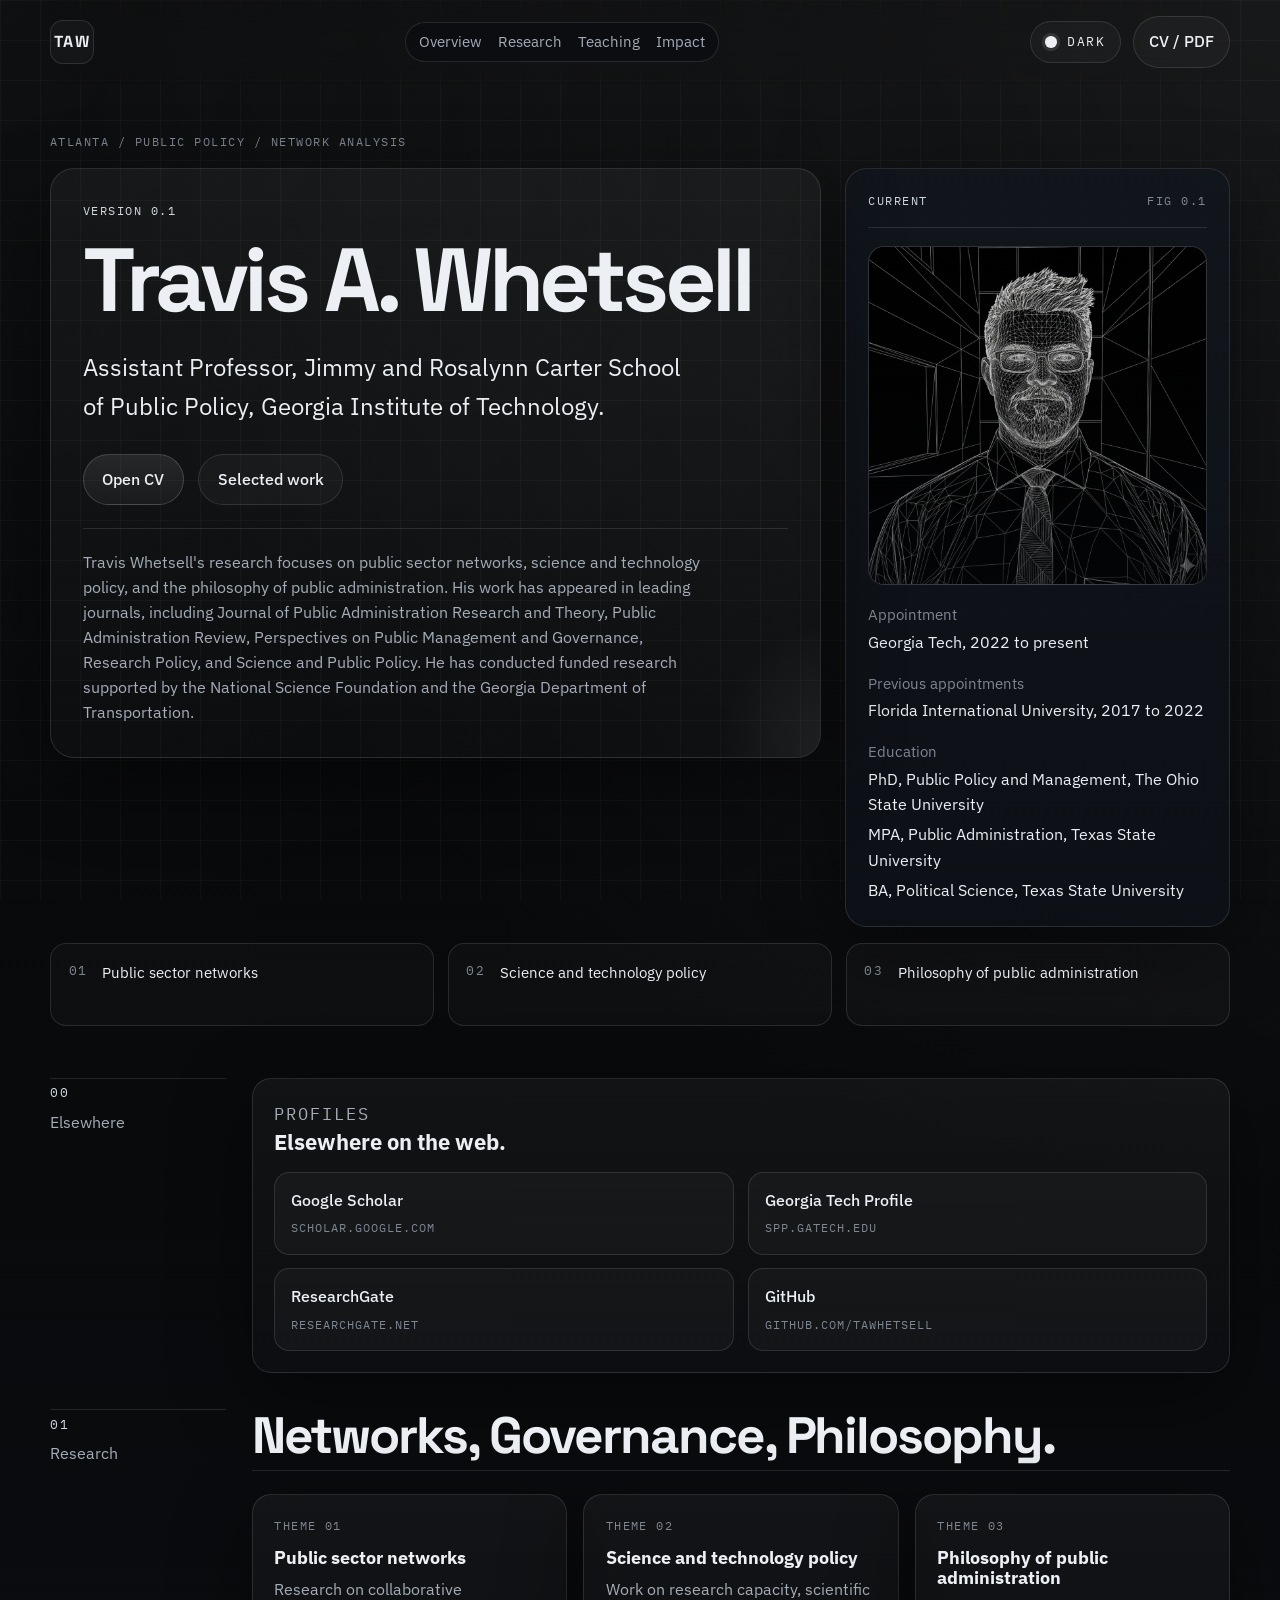
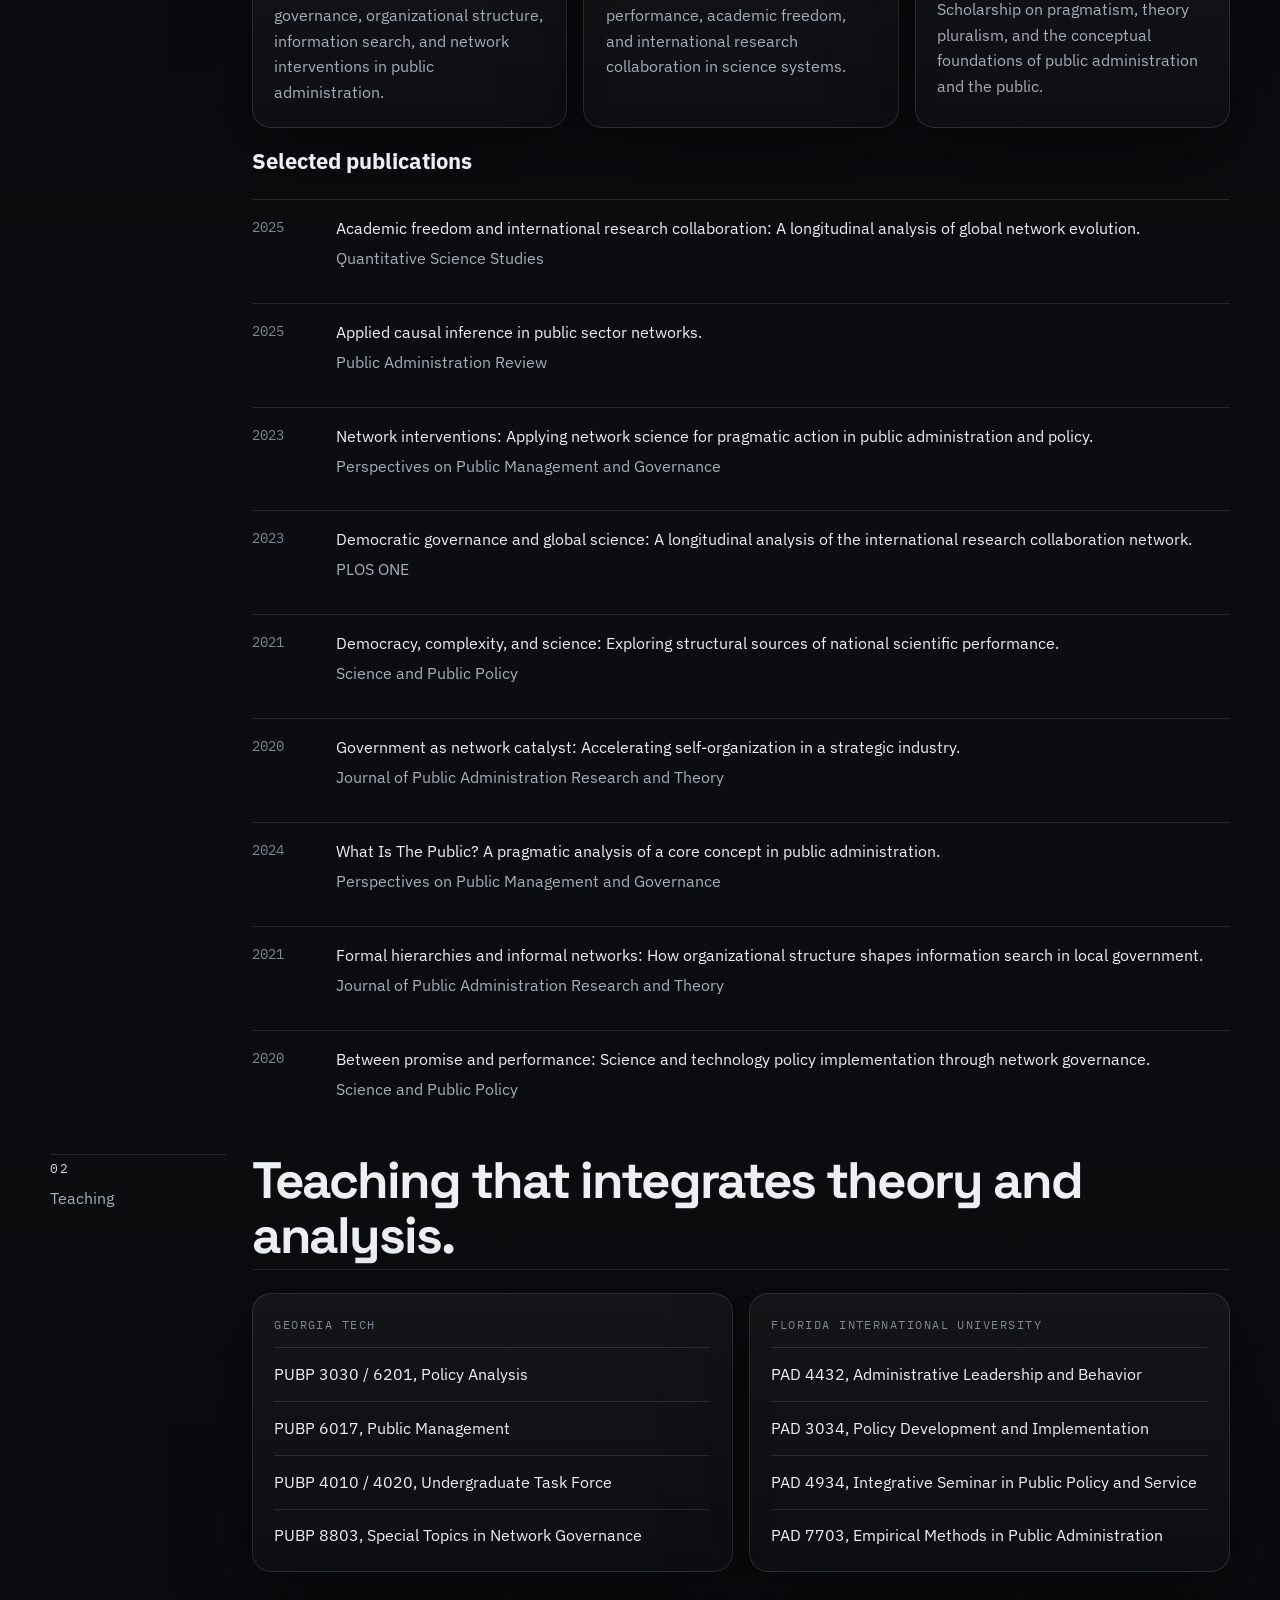
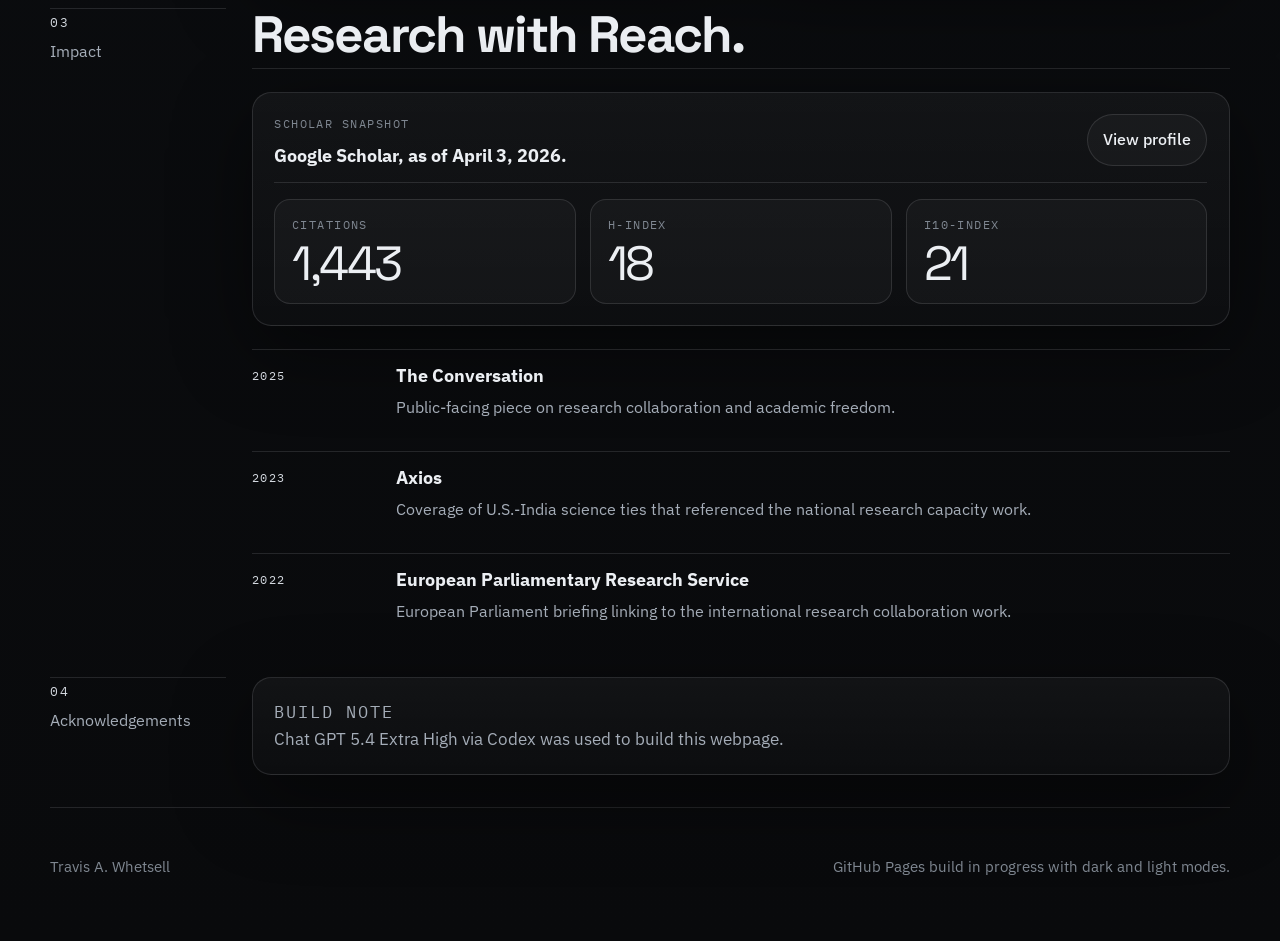
==== index.html @ 52d44c04 "create personal website" ====
<!doctype html>
<html lang="en" data-theme="dark">
<head>
  <meta charset="utf-8">
  <meta name="viewport" content="width=device-width, initial-scale=1">
  <title>Travis A. Whetsell</title>
  <meta
    name="description"
    content="Travis A. Whetsell is an assistant professor at Georgia Tech working on public administration, science policy, network analysis, and collaborative governance."
  >
  <script>
    (() => {
      try {
        const savedTheme = localStorage.getItem("theme");
        const theme = savedTheme === "light" ? "light" : "dark";
        document.documentElement.dataset.theme = theme;
      } catch {
        document.documentElement.dataset.theme = "dark";
      }
    })();
  </script>
  <meta name="theme-color" content="#0b0d10">
  <link rel="preconnect" href="https://fonts.googleapis.com">
  <link rel="preconnect" href="https://fonts.gstatic.com" crossorigin>
  <link
    href="https://fonts.googleapis.com/css2?family=IBM+Plex+Mono:wght@400;500&amp;family=IBM+Plex+Sans:wght@400;500;600&amp;family=Space+Grotesk:wght@500;700&amp;display=swap"
    rel="stylesheet"
  >
  <link rel="stylesheet" href="styles.css">
</head>
<body>
  <div class="page-shell">
    <header class="site-header">
      <a class="site-mark" href="#top" aria-label="Go to top">TAW</a>
      <nav class="site-nav" aria-label="Primary">
        <a href="#overview">Overview</a>
        <a href="#research">Research</a>
        <a href="#teaching">Teaching</a>
        <a href="#impact">Impact</a>
      </nav>
      <div class="header-actions">
        <button
          class="theme-toggle"
          id="theme-toggle"
          type="button"
          role="switch"
          aria-checked="false"
          aria-label="Switch to light mode"
        >
          <span class="theme-toggle-indicator" aria-hidden="true"></span>
          <span class="theme-toggle-label" id="theme-toggle-label">Dark</span>
        </button>
        <a class="button button-ghost button-small" href="cv_whetsell_2026_03_26.pdf">CV / PDF</a>
      </div>
    </header>

    <main id="top">
      <section class="hero" id="overview">
        <p class="eyebrow">Atlanta / Public Policy / Network Analysis</p>
        <div class="hero-grid">
          <div class="hero-copy">
            <p class="kicker">Version 0.1</p>
            <h1>Travis A. Whetsell</h1>
            <p class="hero-title">
              Assistant Professor, Jimmy and Rosalynn Carter School of Public Policy,
              Georgia Institute of Technology.
            </p>
            <div class="hero-actions">
              <a class="button button-primary" href="cv_whetsell_2026_03_26.pdf">Open CV</a>
              <a class="button button-secondary" href="#research">Selected work</a>
            </div>
            <div class="bio-summary">
              <p>
                Travis Whetsell's research focuses on public sector networks, science and
                technology policy, and the philosophy of public administration. His work
                has appeared in leading journals, including Journal of Public Administration
                Research and Theory, Public Administration Review, Perspectives on Public
                Management and Governance, Research Policy, and Science and Public Policy.
                He has conducted funded research supported by the National Science Foundation
                and the Georgia Department of Transportation.
              </p>
            </div>
          </div>

          <aside class="hero-panel" aria-label="Current profile">
            <div class="panel-header">
              <span class="panel-tag">Current</span>
              <span class="panel-code">FIG 0.1</span>
            </div>
            <div class="portrait-frame">
              <img
                class="hero-portrait hero-portrait-dark"
                src="wireframe_headshot_dark.png"
                alt="Portrait of Travis A. Whetsell"
              >
              <img
                class="hero-portrait hero-portrait-light"
                src="wireframe_headshot_light.png"
                alt="Portrait of Travis A. Whetsell"
              >
            </div>
            <dl class="hero-facts">
              <div>
                <dt>Appointment</dt>
                <dd>Georgia Tech, 2022 to present</dd>
              </div>
              <div>
                <dt>Previous appointments</dt>
                <dd class="fact-list">
                  <span>Florida International University, 2017 to 2022</span>
                </dd>
              </div>
              <div>
                <dt>Education</dt>
                <dd class="fact-list">
                  <span>PhD, Public Policy and Management, The Ohio State University</span>
                  <span>MPA, Public Administration, Texas State University</span>
                  <span>BA, Political Science, Texas State University</span>
                </dd>
              </div>
            </dl>
          </aside>
        </div>

        <div class="hero-bands" aria-label="Research areas">
          <div>
            <span class="band-label">01</span>
            <span class="band-text">Public sector networks</span>
          </div>
          <div>
            <span class="band-label">02</span>
            <span class="band-text">Science and technology policy</span>
          </div>
          <div>
            <span class="band-label">03</span>
            <span class="band-text">Philosophy of public administration</span>
          </div>
        </div>
      </section>

      <section class="section-shell">
        <div class="section-label">
          <span>00</span>
          <p>Elsewhere</p>
        </div>
        <div class="section-body section-body-wide">
          <div class="note-card">
            <p class="card-code">Profiles</p>
            <h3>Elsewhere on the web.</h3>
            <div class="external-links">
              <a class="external-link" href="https://scholar.google.com/citations?user=A6kiEDkAAAAJ&amp;hl=en&amp;oi=ao">
                <span class="external-link-label">Google Scholar</span>
                <span class="external-link-url">scholar.google.com</span>
              </a>
              <a class="external-link" href="https://spp.gatech.edu/people/person/ff1b6a02-e3ce-5c80-a7d5-803a3aee25ae">
                <span class="external-link-label">Georgia Tech Profile</span>
                <span class="external-link-url">spp.gatech.edu</span>
              </a>
              <a class="external-link" href="https://www.researchgate.net/profile/Travis_Whetsell">
                <span class="external-link-label">ResearchGate</span>
                <span class="external-link-url">researchgate.net</span>
              </a>
              <a class="external-link" href="https://github.com/tawhetsell">
                <span class="external-link-label">GitHub</span>
                <span class="external-link-url">github.com/tawhetsell</span>
              </a>
            </div>
          </div>
        </div>
      </section>

      <section class="section-shell" id="research">
        <div class="section-label">
          <span>01</span>
          <p>Research</p>
        </div>
        <div class="section-body">
          <div class="section-heading">
            <h2>Networks, Governance, Philosophy.</h2>
          </div>

          <div class="card-grid">
            <article class="theme-card">
              <p class="card-code">Theme 01</p>
              <h3>Public sector networks</h3>
              <p>
                Research on collaborative governance, organizational structure,
                information search, and network interventions in public administration.
              </p>
            </article>
            <article class="theme-card">
              <p class="card-code">Theme 02</p>
              <h3>Science and technology policy</h3>
              <p>
                Work on research capacity, scientific performance, academic freedom,
                and international research collaboration in science systems.
              </p>
            </article>
            <article class="theme-card">
              <p class="card-code">Theme 03</p>
              <h3>Philosophy of public administration</h3>
              <p>
                Scholarship on pragmatism, theory pluralism, and the conceptual
                foundations of public administration and the public.
              </p>
            </article>
          </div>

          <div class="list-block">
            <div class="list-heading">
              <h3>Selected publications</h3>
            </div>
            <ol class="publication-list">
              <li>
                <span class="pub-year">2025</span>
                <div>
                  <a class="pub-title-link" href="https://doi.org/10.1162/QSS.a.22">
                    <p class="pub-title">
                      Academic freedom and international research collaboration: A
                      longitudinal analysis of global network evolution.
                    </p>
                  </a>
                  <p class="pub-meta">Quantitative Science Studies</p>
                </div>
              </li>
              <li>
                <span class="pub-year">2025</span>
                <div>
                  <a class="pub-title-link" href="https://doi.org/10.1111/puar.70009">
                    <p class="pub-title">Applied causal inference in public sector networks.</p>
                  </a>
                  <p class="pub-meta">Public Administration Review</p>
                </div>
              </li>
              <li>
                <span class="pub-year">2023</span>
                <div>
                  <a class="pub-title-link" href="https://doi.org/10.1093/ppmgov/gvad003">
                    <p class="pub-title">
                      Network interventions: Applying network science for pragmatic action
                      in public administration and policy.
                    </p>
                  </a>
                  <p class="pub-meta">Perspectives on Public Management and Governance</p>
                </div>
              </li>
              <li>
                <span class="pub-year">2023</span>
                <div>
                  <a class="pub-title-link" href="https://doi.org/10.1371/journal.pone.0287058">
                    <p class="pub-title">
                      Democratic governance and global science: A longitudinal analysis of
                      the international research collaboration network.
                    </p>
                  </a>
                  <p class="pub-meta">PLOS ONE</p>
                </div>
              </li>
              <li>
                <span class="pub-year">2021</span>
                <div>
                  <a class="pub-title-link" href="https://doi.org/10.1093/scipol/scab036">
                    <p class="pub-title">
                      Democracy, complexity, and science: Exploring structural sources of
                      national scientific performance.
                    </p>
                  </a>
                  <p class="pub-meta">Science and Public Policy</p>
                </div>
              </li>
              <li>
                <span class="pub-year">2020</span>
                <div>
                  <a class="pub-title-link" href="https://doi.org/10.1093/jopart/muaa002">
                    <p class="pub-title">
                      Government as network catalyst: Accelerating self-organization in a
                      strategic industry.
                    </p>
                  </a>
                  <p class="pub-meta">Journal of Public Administration Research and Theory</p>
                </div>
              </li>
              <li>
                <span class="pub-year">2024</span>
                <div>
                  <a class="pub-title-link" href="https://doi.org/10.1093/ppmgov/gvad011">
                    <p class="pub-title">
                      What Is The Public? A pragmatic analysis of a core concept in public administration.
                    </p>
                  </a>
                  <p class="pub-meta">Perspectives on Public Management and Governance</p>
                </div>
              </li>
              <li>
                <span class="pub-year">2021</span>
                <div>
                  <a class="pub-title-link" href="https://doi.org/10.1093/jopart/muab003">
                    <p class="pub-title">
                      Formal hierarchies and informal networks: How organizational structure
                      shapes information search in local government.
                    </p>
                  </a>
                  <p class="pub-meta">Journal of Public Administration Research and Theory</p>
                </div>
              </li>
              <li>
                <span class="pub-year">2020</span>
                <div>
                  <a class="pub-title-link" href="https://doi.org/10.1093/scipol/scz048">
                    <p class="pub-title">
                      Between promise and performance: Science and technology policy
                      implementation through network governance.
                    </p>
                  </a>
                  <p class="pub-meta">Science and Public Policy</p>
                </div>
              </li>
            </ol>
          </div>
        </div>
      </section>

      <section class="section-shell" id="teaching">
        <div class="section-label">
          <span>02</span>
          <p>Teaching</p>
        </div>
        <div class="section-body">
          <div class="section-heading">
            <h2>Teaching that integrates theory and analysis.</h2>
          </div>

          <div class="split-grid">
            <div class="surface-card">
              <p class="card-code">Georgia Tech</p>
              <ul class="plain-list">
                <li>PUBP 3030 / 6201, Policy Analysis</li>
                <li>PUBP 6017, Public Management</li>
                <li>PUBP 4010 / 4020, Undergraduate Task Force</li>
                <li>PUBP 8803, Special Topics in Network Governance</li>
              </ul>
            </div>
            <div class="surface-card">
              <p class="card-code">Florida International University</p>
              <ul class="plain-list">
                <li>PAD 4432, Administrative Leadership and Behavior</li>
                <li>PAD 3034, Policy Development and Implementation</li>
                <li>PAD 4934, Integrative Seminar in Public Policy and Service</li>
                <li>PAD 7703, Empirical Methods in Public Administration</li>
              </ul>
            </div>
          </div>
        </div>
      </section>

      <section class="section-shell" id="impact">
        <div class="section-label">
          <span>03</span>
          <p>Impact</p>
        </div>
        <div class="section-body">
          <div class="section-heading">
            <h2>Research with Reach.</h2>
          </div>

          <div class="metrics-panel" aria-label="Google Scholar metrics">
            <div class="metrics-head">
              <div>
                <p class="card-code">Scholar snapshot</p>
                <h3>Google Scholar, as of <span data-metric="as_of">April 3, 2026</span>.</h3>
              </div>
              <a
                class="button button-ghost button-small"
                href="https://scholar.google.com/citations?user=A6kiEDkAAAAJ&amp;hl=en&amp;oi=ao"
              >
                View profile
              </a>
            </div>
            <div class="metrics-grid">
              <article class="metric-card">
                <p class="metric-label">Citations</p>
                <p class="metric-value" data-metric="citations">1,443</p>
              </article>
              <article class="metric-card">
                <p class="metric-label">h-index</p>
                <p class="metric-value" data-metric="h_index">18</p>
              </article>
              <article class="metric-card">
                <p class="metric-label">i10-index</p>
                <p class="metric-value" data-metric="i10_index">21</p>
              </article>
            </div>
          </div>

          <div class="impact-list">
            <article class="impact-item">
              <span class="impact-year">2025</span>
              <div>
                <h3>
                  <a class="impact-link" href="https://theconversation.com/research-breakthroughs-often-come-through-collaborations-attacks-on-academic-freedom-threaten-this-vital-work-266644">
                    The Conversation
                  </a>
                </h3>
                <p>
                  Public-facing piece on research collaboration and academic freedom.
                </p>
              </div>
            </article>
            <article class="impact-item">
              <span class="impact-year">2023</span>
              <div>
                <h3>
                  <a class="impact-link" href="https://www.axios.com/2023/09/28/us-india-science-collaboration-counter-china">
                    Axios
                  </a>
                </h3>
                <p>
                  Coverage of U.S.-India science ties that referenced the national
                  research capacity work.
                </p>
              </div>
            </article>
            <article class="impact-item">
              <span class="impact-year">2022</span>
              <div>
                <h3>
                  <a class="impact-link" href="https://www.europarl.europa.eu/RegData/etudes/BRIE/2022/733550/EPRS_BRI(2022)733550_EN.pdf">
                    European Parliamentary Research Service
                  </a>
                </h3>
                <p>
                  European Parliament briefing linking to the international research
                  collaboration work.
                </p>
              </div>
            </article>
          </div>
        </div>
      </section>

      <section class="section-shell">
        <div class="section-label">
          <span>04</span>
          <p>Acknowledgements</p>
        </div>
        <div class="section-body section-body-wide">
          <div class="note-card">
            <p class="card-code">Build note</p>
            <p class="note-card-text">Chat GPT 5.4 Extra High via Codex was used to build this webpage.</p>
          </div>
        </div>
      </section>
    </main>

    <footer class="site-footer">
      <p>Travis A. Whetsell</p>
      <p>GitHub Pages build in progress with dark and light modes.</p>
    </footer>
  </div>
  <script>
    (() => {
      const root = document.documentElement;
      const toggle = document.getElementById("theme-toggle");
      const toggleLabel = document.getElementById("theme-toggle-label");
      const themeColor = document.querySelector('meta[name="theme-color"]');
      const themeColors = {
        dark: "#0b0d10",
        light: "#ece8e1"
      };

      function getTheme() {
        return root.dataset.theme === "light" ? "light" : "dark";
      }

      function applyTheme(theme) {
        root.dataset.theme = theme;

        if (toggle) {
          const isLight = theme === "light";
          toggle.setAttribute("aria-checked", String(isLight));
          toggle.setAttribute(
            "aria-label",
            isLight ? "Switch to dark mode" : "Switch to light mode"
          );
        }

        if (toggleLabel) {
          toggleLabel.textContent = theme === "light" ? "Light" : "Dark";
        }

        if (themeColor) {
          themeColor.setAttribute("content", themeColors[theme]);
        }
      }

      function formatMetric(value) {
        return typeof value === "number"
          ? new Intl.NumberFormat("en-US").format(value)
          : value;
      }

      async function loadScholarMetrics() {
        try {
          const response = await fetch("scholar-metrics.json", { cache: "no-store" });

          if (!response.ok) {
            return;
          }

          const data = await response.json();
          const metrics = {
            as_of: data.as_of,
            citations: data.metrics?.citations,
            h_index: data.metrics?.h_index,
            i10_index: data.metrics?.i10_index
          };

          Object.entries(metrics).forEach(([key, value]) => {
            if (value === undefined || value === null) {
              return;
            }

            document.querySelectorAll(`[data-metric="${key}"]`).forEach((element) => {
              element.textContent = formatMetric(value);
            });
          });
        } catch {
          // Keep the embedded fallback values when the JSON is unavailable.
        }
      }

      applyTheme(getTheme());
      loadScholarMetrics();

      toggle?.addEventListener("click", () => {
        const nextTheme = getTheme() === "dark" ? "light" : "dark";
        applyTheme(nextTheme);

        try {
          localStorage.setItem("theme", nextTheme);
        } catch {
          // Ignore storage failures and keep the in-memory theme.
        }
      });
    })();
  </script>
</body>
</html>
---- styles.css ----
:root {
  color-scheme: dark;
  --bg-canvas: #0b0d10;
  --bg-elevated: rgba(20, 22, 25, 0.82);
  --bg-muted: rgba(26, 29, 33, 0.72);
  --bg-strong: #14171b;
  --bg-start: #060708;
  --bg-mid: #0b0d10;
  --bg-end: #090a0c;
  --bg-radial-strong: rgba(255, 255, 255, 0.07);
  --bg-radial-soft: rgba(255, 255, 255, 0.035);
  --grid-line: rgba(255, 255, 255, 0.03);
  --fg-default: #eceff3;
  --fg-muted: #a5adb8;
  --fg-subtle: #7f8791;
  --border-default: rgba(236, 239, 243, 0.12);
  --border-strong: rgba(236, 239, 243, 0.22);
  --accent: #d3d8df;
  --accent-soft: rgba(211, 216, 223, 0.12);
  --surface-top: rgba(255, 255, 255, 0.04);
  --surface-bottom: rgba(255, 255, 255, 0.015);
  --panel-top: rgba(17, 22, 29, 0.88);
  --panel-bottom: rgba(13, 17, 23, 0.92);
  --nav-bg: rgba(11, 13, 16, 0.76);
  --mark-bg: rgba(255, 255, 255, 0.03);
  --code-bg: rgba(255, 255, 255, 0.04);
  --button-ghost-bg: rgba(255, 255, 255, 0.03);
  --button-primary-border: rgba(236, 239, 243, 0.18);
  --button-primary-top: rgba(255, 255, 255, 0.09);
  --button-primary-bottom: rgba(255, 255, 255, 0.04);
  --hero-glow: rgba(255, 255, 255, 0.08);
  --portrait-frame-top: rgba(255, 255, 255, 0.08);
  --portrait-frame-bottom: rgba(255, 255, 255, 0.01);
  --portrait-overlay-top: rgba(6, 8, 11, 0.05);
  --portrait-overlay-mid: rgba(6, 8, 11, 0.28);
  --portrait-overlay-bottom: rgba(6, 8, 11, 0.55);
  --toggle-bg: rgba(255, 255, 255, 0.03);
  --toggle-indicator: #eceff3;
  --success: #3fb950;
  --shadow-soft: 0 24px 80px rgba(0, 0, 0, 0.45);
  --font-display: "Space Grotesk", sans-serif;
  --font-body: "IBM Plex Sans", sans-serif;
  --font-mono: "IBM Plex Mono", monospace;
  --page-width: 1180px;
  --content-width: 76ch;
}

html[data-theme="light"] {
  color-scheme: light;
  --bg-canvas: #ece8e1;
  --bg-elevated: rgba(244, 241, 235, 0.9);
  --bg-muted: rgba(232, 226, 217, 0.82);
  --bg-strong: #ddd7cd;
  --bg-start: #e4dfd7;
  --bg-mid: #ece8e1;
  --bg-end: #e7e2da;
  --bg-radial-strong: rgba(255, 255, 255, 0.44);
  --bg-radial-soft: rgba(255, 255, 255, 0.2);
  --grid-line: rgba(23, 26, 31, 0.045);
  --fg-default: #16191f;
  --fg-muted: #505962;
  --fg-subtle: #727b85;
  --border-default: rgba(22, 25, 31, 0.12);
  --border-strong: rgba(22, 25, 31, 0.2);
  --accent: #1f242b;
  --accent-soft: rgba(31, 36, 43, 0.08);
  --surface-top: rgba(255, 255, 255, 0.52);
  --surface-bottom: rgba(255, 255, 255, 0.22);
  --panel-top: rgba(247, 243, 237, 0.92);
  --panel-bottom: rgba(239, 234, 225, 0.96);
  --nav-bg: rgba(247, 243, 237, 0.78);
  --mark-bg: rgba(255, 255, 255, 0.34);
  --code-bg: rgba(22, 25, 31, 0.05);
  --button-ghost-bg: rgba(255, 255, 255, 0.28);
  --button-primary-border: rgba(22, 25, 31, 0.16);
  --button-primary-top: rgba(22, 25, 31, 0.08);
  --button-primary-bottom: rgba(22, 25, 31, 0.03);
  --hero-glow: rgba(255, 255, 255, 0.22);
  --portrait-frame-top: rgba(255, 255, 255, 0.38);
  --portrait-frame-bottom: rgba(255, 255, 255, 0.16);
  --portrait-overlay-top: rgba(245, 241, 235, 0.02);
  --portrait-overlay-mid: rgba(230, 224, 214, 0.06);
  --portrait-overlay-bottom: rgba(216, 209, 198, 0.16);
  --toggle-bg: rgba(255, 255, 255, 0.34);
  --toggle-indicator: #16191f;
  --shadow-soft: 0 20px 52px rgba(20, 24, 29, 0.08);
}

*,
*::before,
*::after {
  box-sizing: border-box;
}

html {
  scroll-behavior: smooth;
}

body {
  margin: 0;
  min-height: 100vh;
  font-family: var(--font-body);
  color: var(--fg-default);
  background:
    radial-gradient(circle at top right, var(--bg-radial-strong), transparent 28%),
    radial-gradient(circle at top left, var(--bg-radial-soft), transparent 22%),
    linear-gradient(180deg, var(--bg-start) 0%, var(--bg-mid) 52%, var(--bg-end) 100%);
  line-height: 1.6;
}

body::before {
  content: "";
  position: fixed;
  inset: 0;
  background-image:
    linear-gradient(var(--grid-line) 1px, transparent 1px),
    linear-gradient(90deg, var(--grid-line) 1px, transparent 1px);
  background-size: 40px 40px;
  pointer-events: none;
}

a {
  color: inherit;
  text-decoration: none;
}

code {
  padding: 0.12rem 0.35rem;
  border: 1px solid var(--border-default);
  border-radius: 0.45rem;
  background: var(--code-bg);
  font-family: var(--font-mono);
  font-size: 0.92em;
}

a:focus-visible,
button:focus-visible {
  outline: 2px solid var(--accent);
  outline-offset: 4px;
}

.page-shell {
  position: relative;
  width: min(calc(100% - 2rem), var(--page-width));
  margin: 0 auto;
  padding-bottom: 3rem;
}

.site-header {
  position: sticky;
  top: 0;
  z-index: 10;
  display: flex;
  align-items: center;
  justify-content: space-between;
  gap: 1rem;
  padding: 1rem 0;
  backdrop-filter: blur(18px);
}

.site-mark {
  display: inline-flex;
  align-items: center;
  justify-content: center;
  width: 2.75rem;
  height: 2.75rem;
  border: 1px solid var(--border-default);
  border-radius: 0.8rem;
  background: var(--mark-bg);
  font-family: var(--font-display);
  font-weight: 700;
  letter-spacing: 0.08em;
}

.site-nav {
  display: flex;
  gap: 1rem;
  align-items: center;
  padding: 0.45rem 0.8rem;
  border: 1px solid var(--border-default);
  border-radius: 999px;
  background: var(--nav-bg);
}

.site-nav a {
  color: var(--fg-muted);
  font-size: 0.92rem;
}

.site-nav a:hover {
  color: var(--fg-default);
}

.header-actions {
  display: flex;
  align-items: center;
  gap: 0.75rem;
}

.theme-toggle {
  display: inline-flex;
  align-items: center;
  gap: 0.65rem;
  min-height: 2.6rem;
  padding: 0.45rem 0.9rem;
  border: 1px solid var(--border-default);
  border-radius: 999px;
  background: var(--toggle-bg);
  color: var(--fg-default);
  font: inherit;
  cursor: pointer;
  transition: transform 160ms ease, border-color 160ms ease, background-color 160ms ease;
}

.theme-toggle:hover {
  transform: translateY(-1px);
  border-color: var(--border-strong);
}

.theme-toggle-indicator {
  display: inline-block;
  width: 0.72rem;
  height: 0.72rem;
  border-radius: 50%;
  background: var(--toggle-indicator);
  box-shadow: 0 0 0 0.2rem var(--accent-soft);
  flex-shrink: 0;
}

.theme-toggle-label {
  font-family: var(--font-mono);
  font-size: 0.8rem;
  letter-spacing: 0.12em;
  text-transform: uppercase;
}

.hero {
  padding: 3rem 0 1rem;
}

.eyebrow,
.kicker,
.panel-tag,
.panel-code,
.card-code,
.band-label,
.section-label span,
.list-heading p,
.impact-year {
  font-family: var(--font-mono);
  text-transform: uppercase;
  letter-spacing: 0.12em;
}

.eyebrow {
  margin: 0 0 1rem;
  color: var(--fg-subtle);
  font-size: 0.78rem;
}

.hero-grid {
  display: grid;
  grid-template-columns: minmax(0, 1.8fr) minmax(300px, 0.9fr);
  gap: 1.5rem;
  align-items: start;
}

.hero-copy,
.hero-panel,
.note-card,
.theme-card,
.surface-card,
.cta-panel {
  border: 1px solid var(--border-default);
  background: linear-gradient(180deg, var(--surface-top), var(--surface-bottom));
  box-shadow: var(--shadow-soft);
}

.hero-copy {
  position: relative;
  overflow: hidden;
  display: flex;
  flex-direction: column;
  padding: 2rem;
  border-radius: 1.5rem;
}

.hero-copy::after {
  content: "";
  position: absolute;
  inset: auto -20% -20% auto;
  width: 16rem;
  height: 16rem;
  border-radius: 50%;
  background: radial-gradient(circle, var(--hero-glow), transparent 70%);
  pointer-events: none;
}

.kicker {
  margin: 0 0 0.8rem;
  color: var(--accent);
  font-size: 0.78rem;
}

h1,
h2,
h3,
.pub-title {
  margin: 0;
  line-height: 1.06;
}

h1 {
  max-width: 12ch;
  font-family: var(--font-display);
  font-size: clamp(3.2rem, 7vw, 6.4rem);
  letter-spacing: -0.05em;
}

.hero-title {
  margin: 1.25rem 0 0;
  max-width: 38rem;
  font-size: clamp(1.15rem, 2vw, 1.5rem);
  color: var(--fg-default);
}

.hero-lede,
.section-heading p,
.note-card p {
  max-width: var(--content-width);
  color: var(--fg-muted);
  font-size: 1.04rem;
}

.hero-lede {
  margin: 1.15rem 0 0;
}

.hero-actions {
  display: flex;
  flex-wrap: wrap;
  gap: 0.9rem;
  margin-top: 1.8rem;
}

.bio-summary {
  margin-top: 1.4rem;
  padding-top: 1.3rem;
  border-top: 1px solid var(--border-default);
}

.bio-summary p {
  margin: 0;
  max-width: 62ch;
  color: var(--fg-muted);
  font-size: 0.98rem;
}

.button {
  display: inline-flex;
  align-items: center;
  justify-content: center;
  gap: 0.5rem;
  min-height: 2.9rem;
  padding: 0.75rem 1.15rem;
  border-radius: 999px;
  border: 1px solid var(--border-default);
  font-weight: 500;
  transition: transform 160ms ease, border-color 160ms ease, background-color 160ms ease;
}

.button:hover {
  transform: translateY(-1px);
  border-color: var(--border-strong);
}

.button-small {
  min-height: 2.6rem;
  padding-inline: 0.95rem;
}

.button-primary {
  border-color: var(--button-primary-border);
  background: linear-gradient(180deg, var(--button-primary-top), var(--button-primary-bottom));
}

.button-secondary,
.button-ghost {
  background: var(--button-ghost-bg);
}

.hero-panel {
  display: flex;
  flex-direction: column;
  gap: 1.15rem;
  padding: 1.4rem;
  border-radius: 1.35rem;
  background: linear-gradient(180deg, var(--panel-top), var(--panel-bottom));
}

.panel-header {
  display: flex;
  justify-content: space-between;
  gap: 0.75rem;
  padding-bottom: 1rem;
  border-bottom: 1px solid var(--border-default);
}

.panel-tag {
  color: var(--accent);
  font-size: 0.78rem;
}

.panel-code {
  color: var(--fg-subtle);
  font-size: 0.78rem;
}

.portrait-frame {
  position: relative;
  overflow: hidden;
  aspect-ratio: 1 / 1;
  border: 1px solid var(--border-default);
  border-radius: 1rem;
  background:
    radial-gradient(circle at top, var(--portrait-frame-top), transparent 45%),
    linear-gradient(180deg, var(--surface-top), var(--portrait-frame-bottom));
}

.portrait-frame::after {
  content: "";
  position: absolute;
  inset: 0;
  background:
    linear-gradient(
      180deg,
      var(--portrait-overlay-top),
      var(--portrait-overlay-mid) 68%,
      var(--portrait-overlay-bottom)
    );
  pointer-events: none;
}

.hero-portrait {
  position: absolute;
  inset: 0;
  display: block;
  width: 100%;
  height: 100%;
  object-fit: cover;
}

html[data-theme="dark"] .hero-portrait-light {
  display: none;
}

html[data-theme="light"] .hero-portrait-dark {
  display: none;
}

.hero-facts {
  display: grid;
  gap: 1rem;
  margin: 0;
}

.hero-facts dt {
  margin-bottom: 0.2rem;
  color: var(--fg-subtle);
  font-size: 0.92rem;
}

.hero-facts dd {
  margin: 0;
  color: var(--fg-default);
  font-size: 1rem;
}

.fact-list {
  display: grid;
  gap: 0.28rem;
}

.fact-list span {
  display: block;
}

.hero-bands {
  display: grid;
  grid-template-columns: repeat(3, minmax(0, 1fr));
  gap: 0.85rem;
  margin-top: 1rem;
}

.hero-bands > div {
  display: flex;
  gap: 0.9rem;
  align-items: flex-start;
  min-height: 5.2rem;
  padding: 1rem 1.1rem;
  border: 1px solid var(--border-default);
  border-radius: 1rem;
  background: rgba(255, 255, 255, 0.025);
}

.band-label {
  color: var(--fg-subtle);
  font-size: 0.82rem;
}

.band-text {
  font-size: 0.96rem;
  color: var(--fg-default);
}

.section-shell {
  display: grid;
  grid-template-columns: 11rem minmax(0, 1fr);
  gap: 1.6rem;
  padding: 2.25rem 0 0;
}

.section-label {
  padding-top: 0.2rem;
  border-top: 1px solid var(--border-default);
}

.section-label span {
  display: block;
  color: var(--accent);
  font-size: 0.82rem;
}

.section-label p {
  margin: 0.4rem 0 0;
  color: var(--fg-muted);
}

.section-body {
  display: grid;
  gap: 1.4rem;
}

.section-body-wide {
  grid-template-columns: minmax(0, 1fr);
}

.section-heading {
  display: grid;
  gap: 0.9rem;
  padding-bottom: 0.4rem;
  border-bottom: 1px solid var(--border-default);
}

h2 {
  font-family: var(--font-display);
  font-size: clamp(2rem, 4vw, 3.4rem);
  letter-spacing: -0.04em;
}

.note-card,
.theme-card,
.surface-card {
  padding: 1.35rem;
  border-radius: 1.2rem;
}

.note-card p {
  margin: 0;
}

.note-card h3 {
  margin: 0.2rem 0 0;
  font-size: 1.35rem;
}

.note-card-text {
  margin-top: 0.55rem;
  color: var(--fg-muted);
}

.external-links {
  display: grid;
  grid-template-columns: repeat(2, minmax(0, 1fr));
  gap: 0.85rem;
  margin-top: 1.15rem;
}

.external-link {
  display: grid;
  gap: 0.3rem;
  padding: 0.95rem 1rem;
  border: 1px solid var(--border-default);
  border-radius: 0.95rem;
  background: var(--button-ghost-bg);
  transition: transform 160ms ease, border-color 160ms ease, background-color 160ms ease;
}

.external-link:hover {
  transform: translateY(-1px);
  border-color: var(--border-strong);
}

.external-link-label {
  color: var(--fg-default);
  font-weight: 500;
}

.external-link-url {
  color: var(--fg-subtle);
  font-family: var(--font-mono);
  font-size: 0.78rem;
  letter-spacing: 0.08em;
  text-transform: uppercase;
}

.card-grid,
.split-grid {
  display: grid;
  gap: 1rem;
}

.card-grid {
  grid-template-columns: repeat(3, minmax(0, 1fr));
}

.split-grid {
  grid-template-columns: repeat(2, minmax(0, 1fr));
}

.card-code {
  margin: 0 0 0.8rem;
  color: var(--fg-subtle);
  font-size: 0.76rem;
}

.theme-card h3,
.surface-card h3,
.impact-item h3,
.cta-panel h3,
.list-heading h3 {
  margin-bottom: 0.6rem;
  font-size: 1.15rem;
}

.impact-link {
  text-decoration: none;
}

.impact-link:hover {
  color: var(--accent);
}

.theme-card p:last-child,
.surface-card p:last-child,
.impact-item p,
.cta-panel p,
.list-heading p {
  margin: 0;
  color: var(--fg-muted);
}

.list-block {
  display: grid;
  gap: 1rem;
}

.list-heading h3 {
  font-size: 1.35rem;
}

.publication-list,
.plain-list {
  margin: 0;
  padding: 0;
  list-style: none;
}

.publication-list {
  display: grid;
  gap: 0.95rem;
}

.publication-list li {
  display: grid;
  grid-template-columns: 4.3rem minmax(0, 1fr);
  gap: 1rem;
  padding: 1rem 0;
  border-top: 1px solid var(--border-default);
}

.pub-year {
  color: var(--fg-subtle);
  font-family: var(--font-mono);
  font-size: 0.86rem;
}

.pub-title {
  font-size: 1.03rem;
  line-height: 1.35;
}

.pub-title-link {
  display: inline-block;
}

.pub-title-link:hover .pub-title {
  color: var(--accent);
}

.pub-meta {
  margin: 0.28rem 0 0;
  color: var(--fg-muted);
}

.plain-list {
  display: grid;
  gap: 0.85rem;
}

.plain-list li {
  padding-top: 0.85rem;
  border-top: 1px solid var(--border-default);
  color: var(--fg-default);
}

.metrics-panel {
  display: grid;
  gap: 1rem;
  padding: 1.35rem;
  border: 1px solid var(--border-default);
  border-radius: 1.2rem;
  background: linear-gradient(180deg, var(--surface-top), var(--surface-bottom));
  box-shadow: var(--shadow-soft);
}

.metrics-head {
  display: flex;
  align-items: flex-end;
  justify-content: space-between;
  gap: 1rem;
  padding-bottom: 1rem;
  border-bottom: 1px solid var(--border-default);
}

.metrics-head h3 {
  margin-top: 0.25rem;
  font-size: 1.15rem;
}

.metrics-grid {
  display: grid;
  grid-template-columns: repeat(3, minmax(0, 1fr));
  gap: 0.9rem;
}

.metric-card {
  padding: 1rem 1.05rem;
  border: 1px solid var(--border-default);
  border-radius: 1rem;
  background: var(--button-ghost-bg);
}

.metric-label {
  margin: 0;
  color: var(--fg-subtle);
  font-family: var(--font-mono);
  font-size: 0.74rem;
  letter-spacing: 0.12em;
  text-transform: uppercase;
}

.metric-value {
  margin: 0.4rem 0 0;
  font-family: var(--font-display);
  font-size: clamp(2rem, 4vw, 3rem);
  letter-spacing: -0.05em;
  line-height: 0.95;
}

.impact-list {
  display: grid;
  gap: 0.9rem;
}

.impact-item {
  display: grid;
  grid-template-columns: 8rem minmax(0, 1fr);
  gap: 1rem;
  padding: 1rem 0;
  border-top: 1px solid var(--border-default);
}

.impact-year {
  color: var(--accent);
  font-size: 0.76rem;
}

.cta-panel {
  display: flex;
  align-items: center;
  justify-content: space-between;
  gap: 1.4rem;
  padding: 1.35rem;
  border-radius: 1.2rem;
}

.site-footer {
  display: flex;
  justify-content: space-between;
  gap: 1rem;
  padding-top: 2rem;
  margin-top: 2rem;
  border-top: 1px solid var(--border-default);
  color: var(--fg-subtle);
  font-size: 0.92rem;
}

@media (max-width: 980px) {
  .hero-grid,
  .card-grid,
  .split-grid,
  .external-links,
  .hero-bands,
  .metrics-grid,
  .section-shell {
    grid-template-columns: 1fr;
  }

  .section-label {
    padding-top: 0;
  }

  .impact-item,
  .publication-list li,
  .site-footer,
  .cta-panel {
    grid-template-columns: 1fr;
    flex-direction: column;
    align-items: flex-start;
  }

  .impact-item {
    gap: 0.35rem;
  }

  .metrics-head {
    align-items: flex-start;
    flex-direction: column;
  }

  .site-header {
    flex-wrap: wrap;
  }

  .header-actions {
    margin-left: auto;
  }

  .site-nav {
    order: 3;
    width: 100%;
    justify-content: space-between;
  }
}

@media (max-width: 640px) {
  .page-shell {
    width: min(calc(100% - 1.2rem), var(--page-width));
  }

  .hero {
    padding-top: 2.1rem;
  }

  .hero-copy,
  .hero-panel,
  .note-card,
  .theme-card,
  .surface-card,
  .cta-panel {
    padding: 1.1rem;
    border-radius: 1rem;
  }

  .site-nav {
    flex-wrap: wrap;
    border-radius: 1rem;
  }

  .header-actions {
    width: 100%;
    justify-content: space-between;
  }

  .button,
  .button-small {
    width: 100%;
  }

  .hero-actions {
    width: 100%;
  }
}

@media (prefers-reduced-motion: reduce) {
  html {
    scroll-behavior: auto;
  }

  .button {
    transition: none;
  }
}
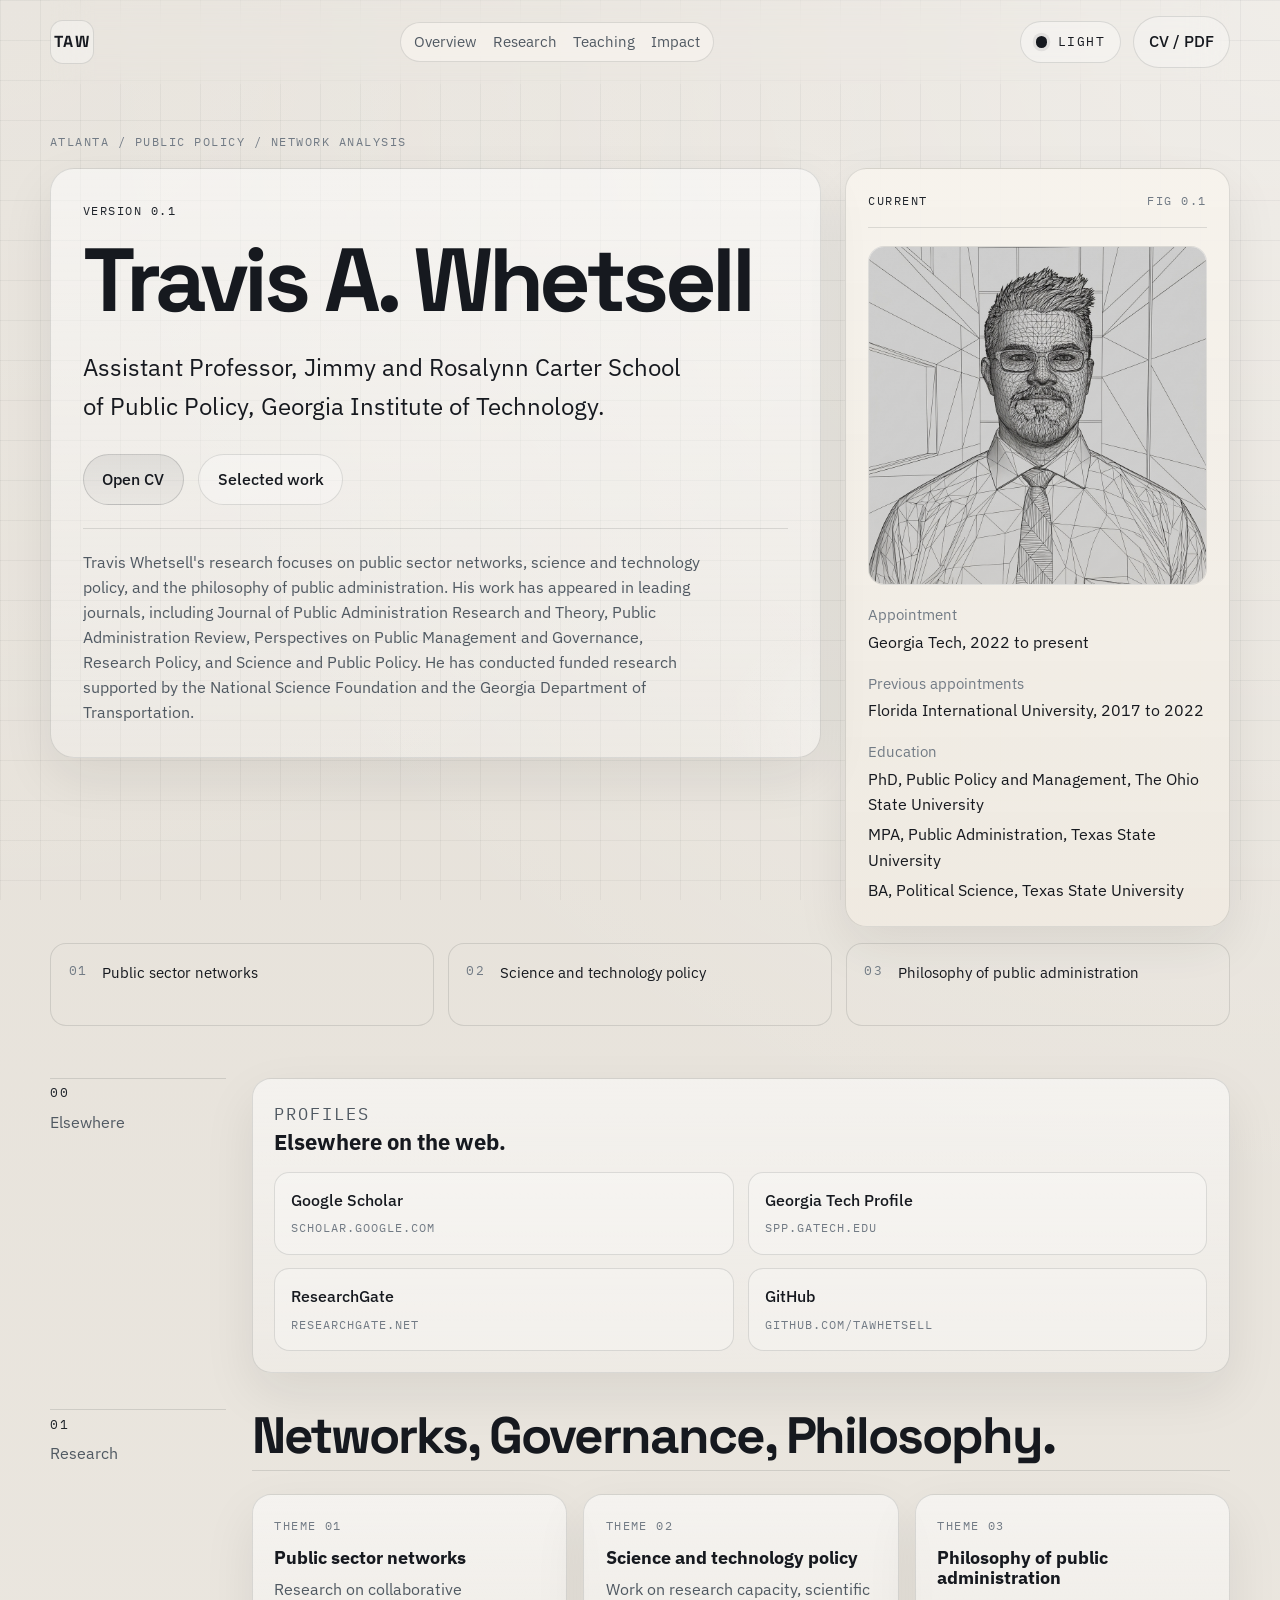
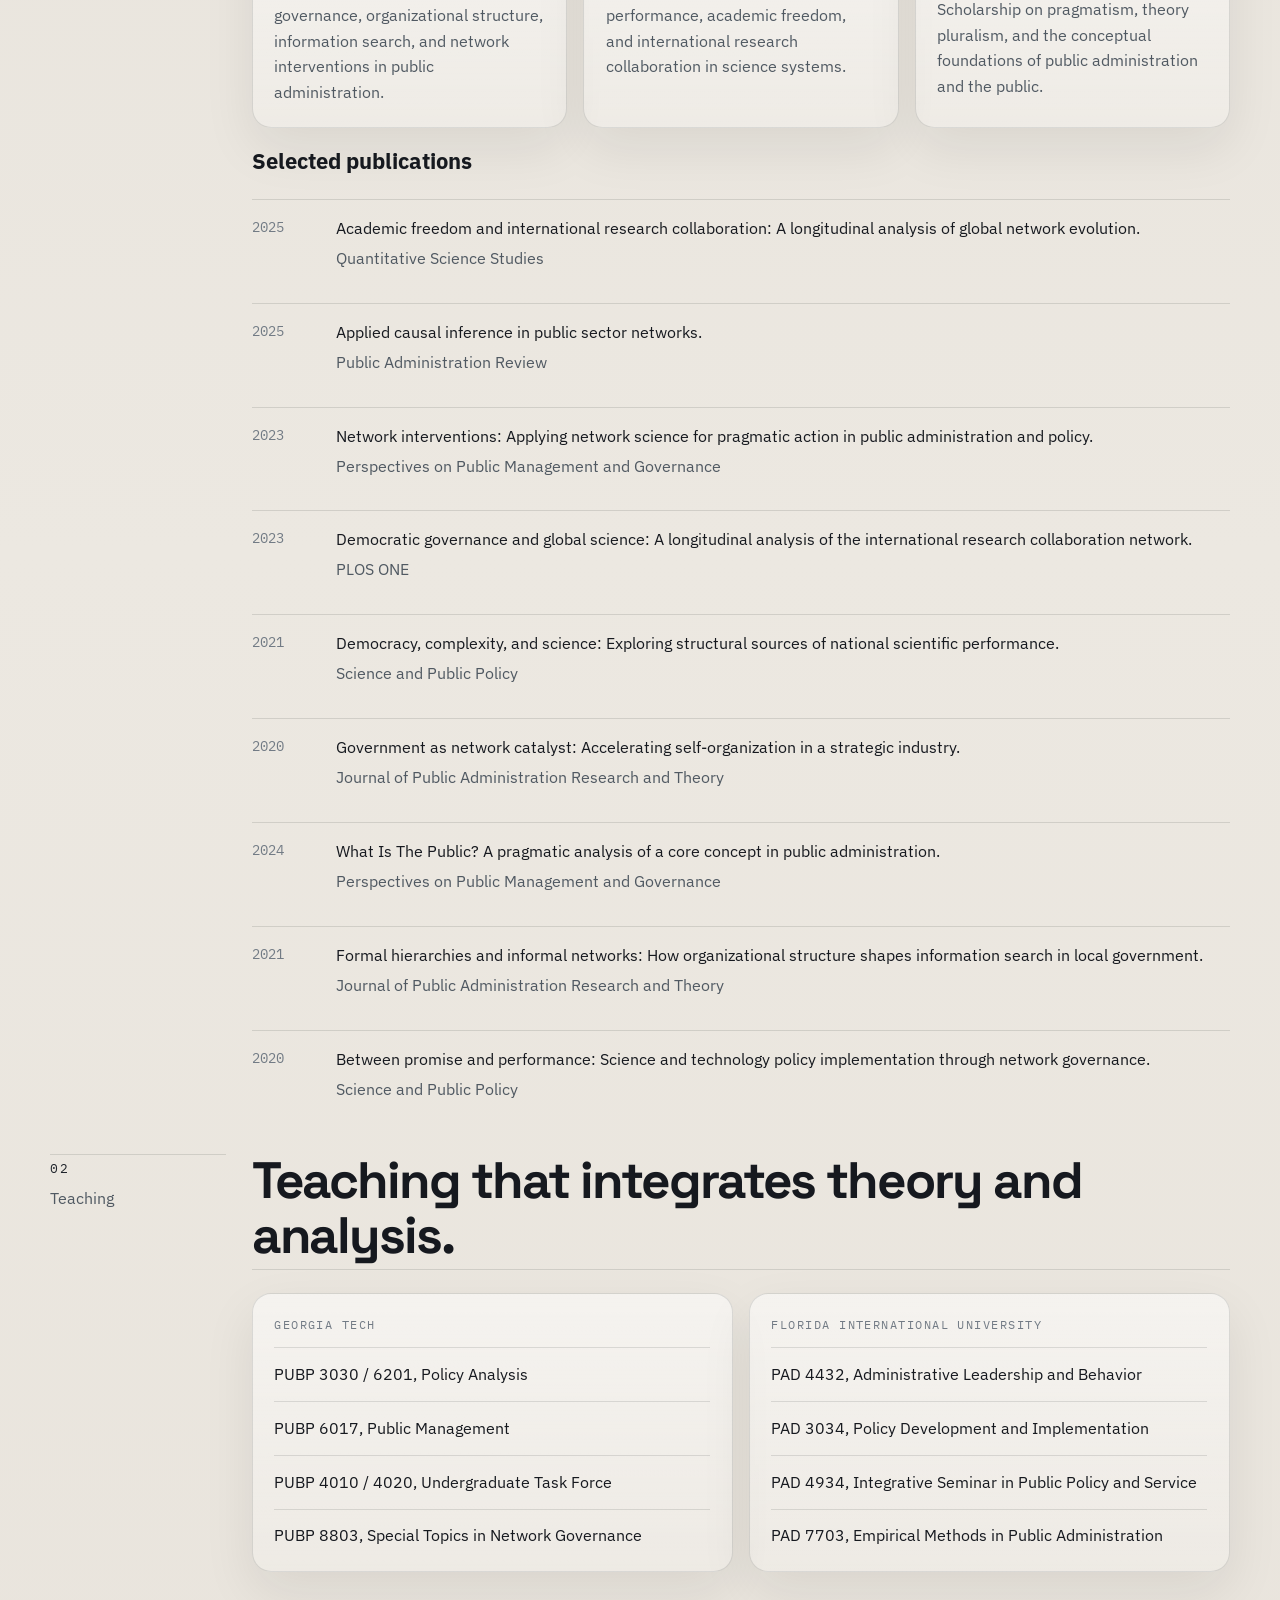
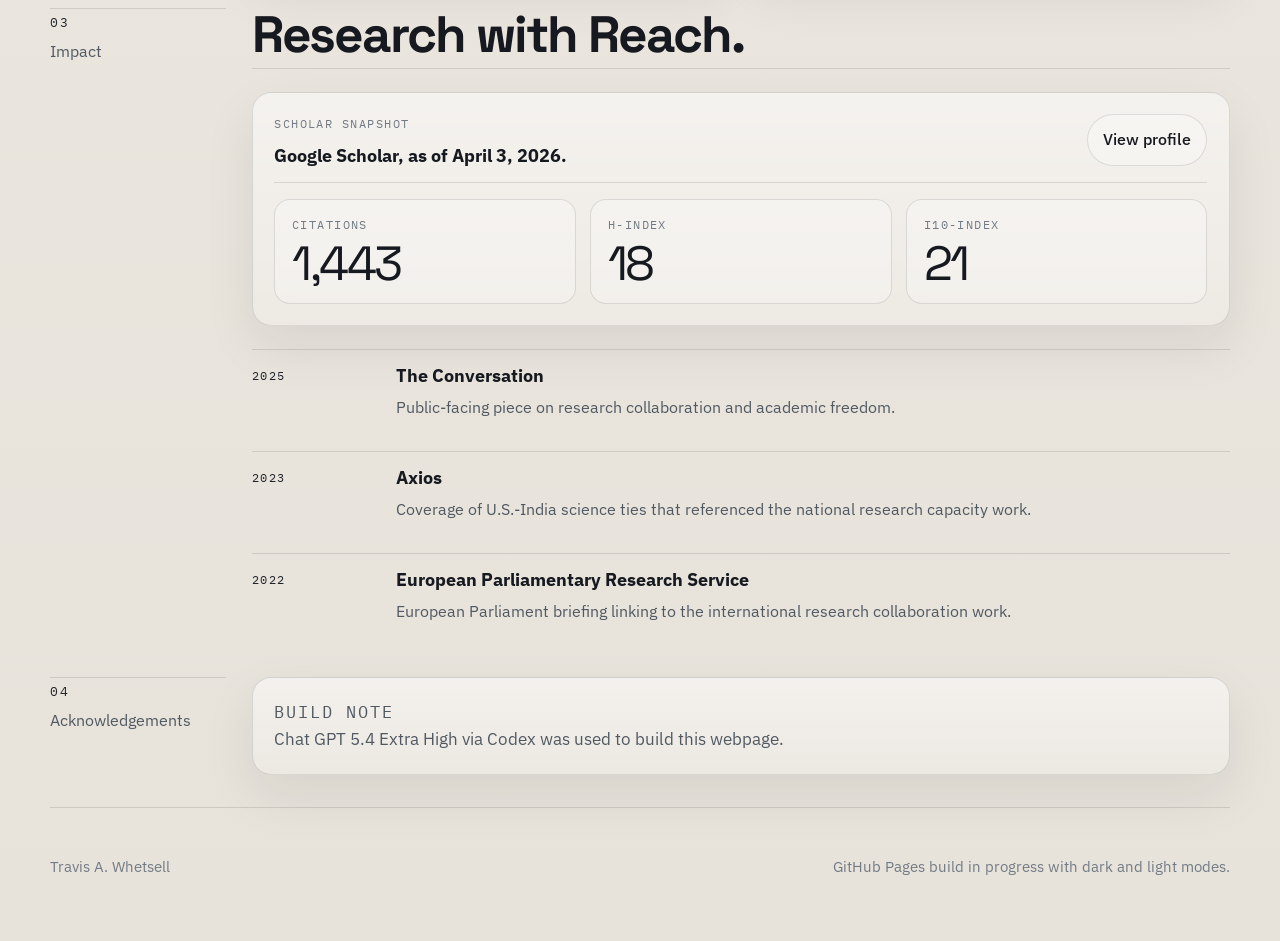
==== commit db71176c: "dark mode" ====
--- a/index.html
+++ b/index.html
@@ -1,5 +1,5 @@
 <!doctype html>
-<html lang="en" data-theme="dark">
+<html lang="en" data-theme="light">
 <head>
   <meta charset="utf-8">
   <meta name="viewport" content="width=device-width, initial-scale=1">
@@ -12,14 +12,14 @@
     (() => {
       try {
         const savedTheme = localStorage.getItem("theme");
-        const theme = savedTheme === "light" ? "light" : "dark";
+        const theme = savedTheme === "dark" ? "dark" : "light";
         document.documentElement.dataset.theme = theme;
       } catch {
-        document.documentElement.dataset.theme = "dark";
+        document.documentElement.dataset.theme = "light";
       }
     })();
   </script>
-  <meta name="theme-color" content="#0b0d10">
+  <meta name="theme-color" content="#ece8e1">
   <link rel="preconnect" href="https://fonts.googleapis.com">
   <link rel="preconnect" href="https://fonts.gstatic.com" crossorigin>
   <link
@@ -44,11 +44,11 @@
           id="theme-toggle"
           type="button"
           role="switch"
-          aria-checked="false"
-          aria-label="Switch to light mode"
+          aria-checked="true"
+          aria-label="Switch to dark mode"
         >
           <span class="theme-toggle-indicator" aria-hidden="true"></span>
-          <span class="theme-toggle-label" id="theme-toggle-label">Dark</span>
+          <span class="theme-toggle-label" id="theme-toggle-label">Light</span>
         </button>
         <a class="button button-ghost button-small" href="cv_whetsell_2026_03_26.pdf">CV / PDF</a>
       </div>
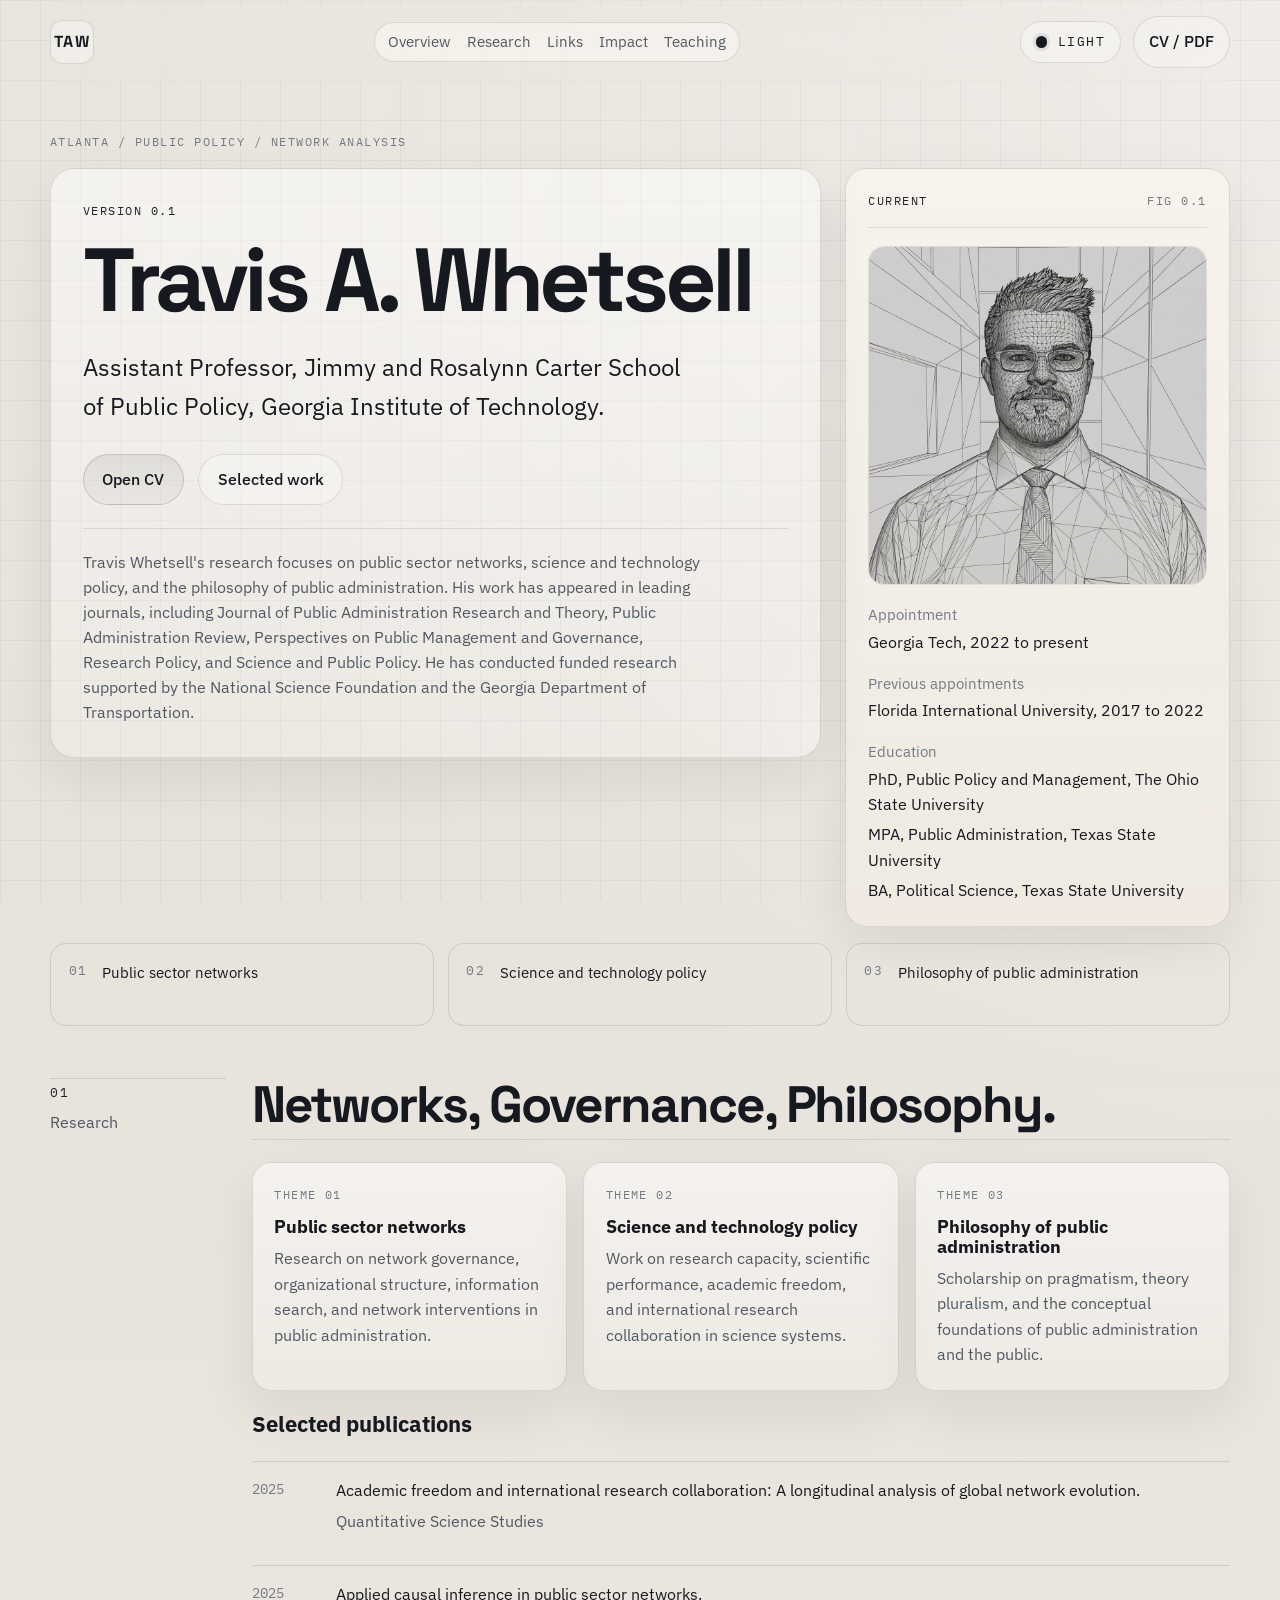
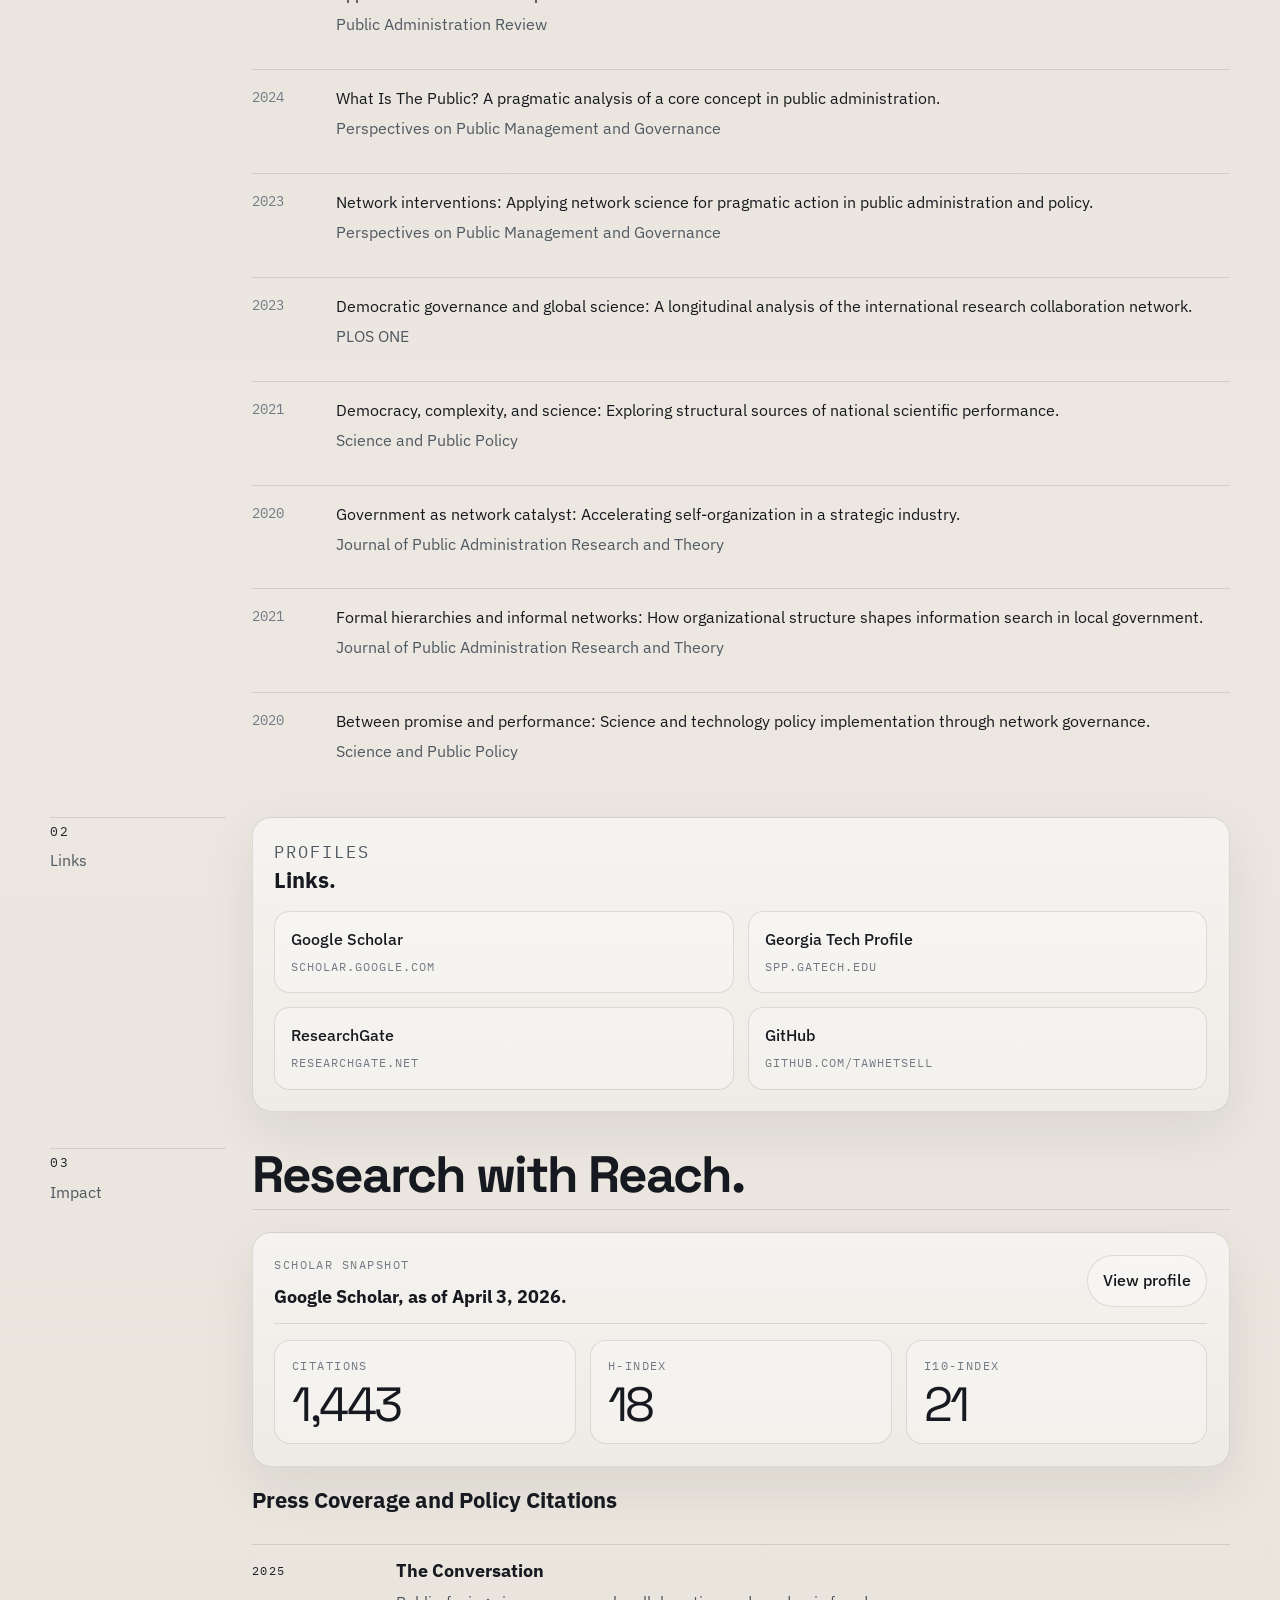
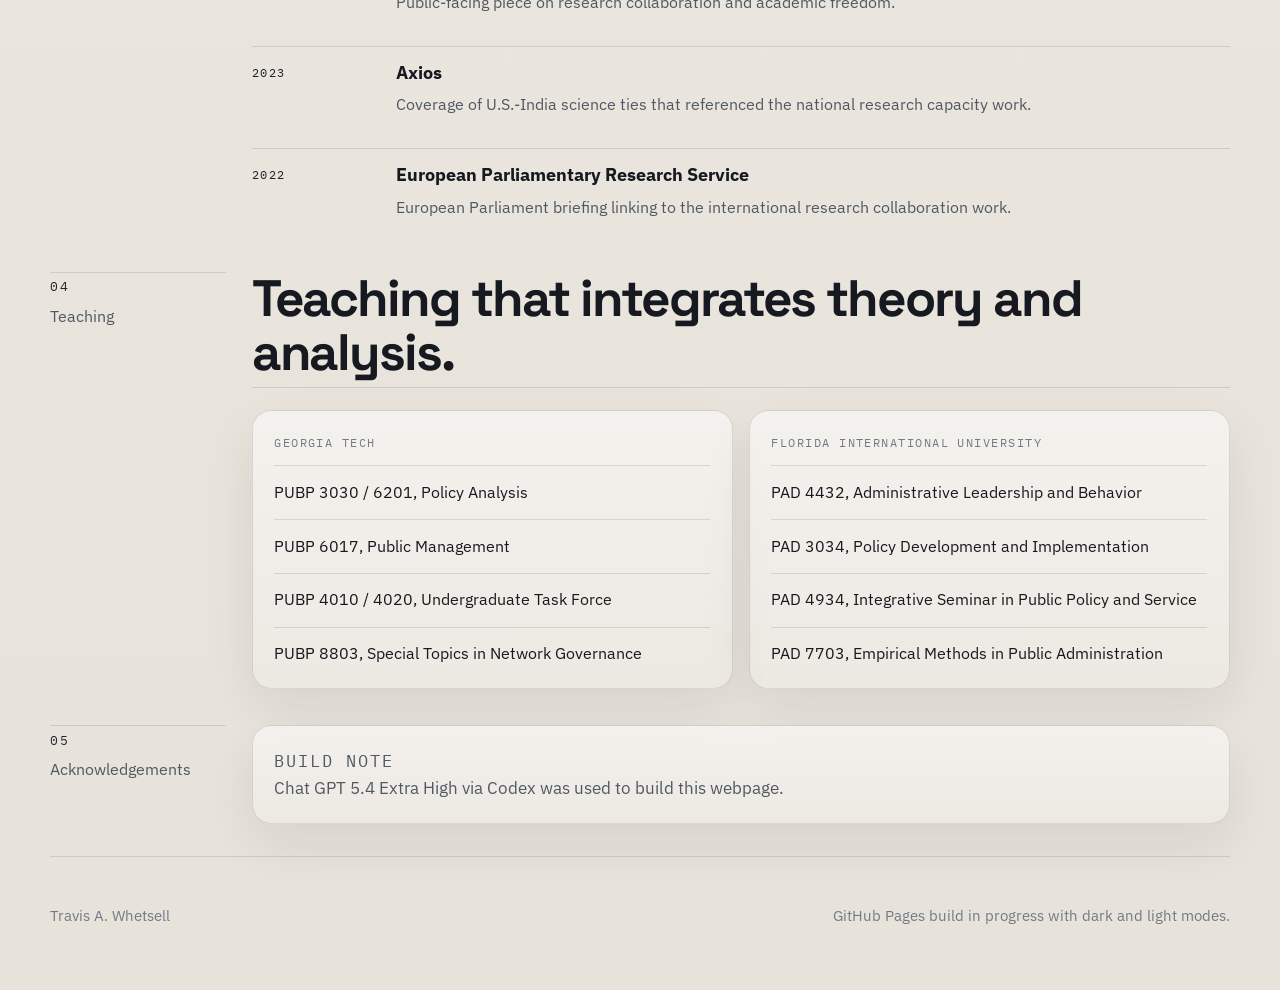
==== commit a241843a: "edits" ====
--- a/index.html
+++ b/index.html
@@ -6,7 +6,7 @@
   <title>Travis A. Whetsell</title>
   <meta
     name="description"
-    content="Travis A. Whetsell is an assistant professor at Georgia Tech working on public administration, science policy, network analysis, and collaborative governance."
+    content="Travis A. Whetsell is an assistant professor at Georgia Tech working on public administration, science policy, network analysis, and network governance."
   >
   <script>
     (() => {
@@ -35,8 +35,9 @@
       <nav class="site-nav" aria-label="Primary">
         <a href="#overview">Overview</a>
         <a href="#research">Research</a>
+        <a href="#links">Links</a>
+        <a href="#impact">Impact</a>
         <a href="#teaching">Teaching</a>
-        <a href="#impact">Impact</a>
       </nav>
       <div class="header-actions">
         <button
@@ -138,37 +139,6 @@
         </div>
       </section>
 
-      <section class="section-shell">
-        <div class="section-label">
-          <span>00</span>
-          <p>Elsewhere</p>
-        </div>
-        <div class="section-body section-body-wide">
-          <div class="note-card">
-            <p class="card-code">Profiles</p>
-            <h3>Elsewhere on the web.</h3>
-            <div class="external-links">
-              <a class="external-link" href="https://scholar.google.com/citations?user=A6kiEDkAAAAJ&amp;hl=en&amp;oi=ao">
-                <span class="external-link-label">Google Scholar</span>
-                <span class="external-link-url">scholar.google.com</span>
-              </a>
-              <a class="external-link" href="https://spp.gatech.edu/people/person/ff1b6a02-e3ce-5c80-a7d5-803a3aee25ae">
-                <span class="external-link-label">Georgia Tech Profile</span>
-                <span class="external-link-url">spp.gatech.edu</span>
-              </a>
-              <a class="external-link" href="https://www.researchgate.net/profile/Travis_Whetsell">
-                <span class="external-link-label">ResearchGate</span>
-                <span class="external-link-url">researchgate.net</span>
-              </a>
-              <a class="external-link" href="https://github.com/tawhetsell">
-                <span class="external-link-label">GitHub</span>
-                <span class="external-link-url">github.com/tawhetsell</span>
-              </a>
-            </div>
-          </div>
-        </div>
-      </section>
-
       <section class="section-shell" id="research">
         <div class="section-label">
           <span>01</span>
@@ -184,7 +154,7 @@
               <p class="card-code">Theme 01</p>
               <h3>Public sector networks</h3>
               <p>
-                Research on collaborative governance, organizational structure,
+                Research on network governance, organizational structure,
                 information search, and network interventions in public administration.
               </p>
             </article>
@@ -233,6 +203,17 @@
                 </div>
               </li>
               <li>
+                <span class="pub-year">2024</span>
+                <div>
+                  <a class="pub-title-link" href="https://doi.org/10.1093/ppmgov/gvad011">
+                    <p class="pub-title">
+                      What Is The Public? A pragmatic analysis of a core concept in public administration.
+                    </p>
+                  </a>
+                  <p class="pub-meta">Perspectives on Public Management and Governance</p>
+                </div>
+              </li>
+              <li>
                 <span class="pub-year">2023</span>
                 <div>
                   <a class="pub-title-link" href="https://doi.org/10.1093/ppmgov/gvad003">
@@ -281,17 +262,6 @@
                 </div>
               </li>
               <li>
-                <span class="pub-year">2024</span>
-                <div>
-                  <a class="pub-title-link" href="https://doi.org/10.1093/ppmgov/gvad011">
-                    <p class="pub-title">
-                      What Is The Public? A pragmatic analysis of a core concept in public administration.
-                    </p>
-                  </a>
-                  <p class="pub-meta">Perspectives on Public Management and Governance</p>
-                </div>
-              </li>
-              <li>
                 <span class="pub-year">2021</span>
                 <div>
                   <a class="pub-title-link" href="https://doi.org/10.1093/jopart/muab003">
@@ -320,34 +290,32 @@
         </div>
       </section>
 
-      <section class="section-shell" id="teaching">
+      <section class="section-shell" id="links">
         <div class="section-label">
           <span>02</span>
-          <p>Teaching</p>
-        </div>
-        <div class="section-body">
-          <div class="section-heading">
-            <h2>Teaching that integrates theory and analysis.</h2>
-          </div>
-
-          <div class="split-grid">
-            <div class="surface-card">
-              <p class="card-code">Georgia Tech</p>
-              <ul class="plain-list">
-                <li>PUBP 3030 / 6201, Policy Analysis</li>
-                <li>PUBP 6017, Public Management</li>
-                <li>PUBP 4010 / 4020, Undergraduate Task Force</li>
-                <li>PUBP 8803, Special Topics in Network Governance</li>
-              </ul>
-            </div>
-            <div class="surface-card">
-              <p class="card-code">Florida International University</p>
-              <ul class="plain-list">
-                <li>PAD 4432, Administrative Leadership and Behavior</li>
-                <li>PAD 3034, Policy Development and Implementation</li>
-                <li>PAD 4934, Integrative Seminar in Public Policy and Service</li>
-                <li>PAD 7703, Empirical Methods in Public Administration</li>
-              </ul>
+          <p>Links</p>
+        </div>
+        <div class="section-body section-body-wide">
+          <div class="note-card">
+            <p class="card-code">Profiles</p>
+            <h3>Links.</h3>
+            <div class="external-links">
+              <a class="external-link" href="https://scholar.google.com/citations?user=A6kiEDkAAAAJ&amp;hl=en&amp;oi=ao">
+                <span class="external-link-label">Google Scholar</span>
+                <span class="external-link-url">scholar.google.com</span>
+              </a>
+              <a class="external-link" href="https://spp.gatech.edu/people/person/ff1b6a02-e3ce-5c80-a7d5-803a3aee25ae">
+                <span class="external-link-label">Georgia Tech Profile</span>
+                <span class="external-link-url">spp.gatech.edu</span>
+              </a>
+              <a class="external-link" href="https://www.researchgate.net/profile/Travis_Whetsell">
+                <span class="external-link-label">ResearchGate</span>
+                <span class="external-link-url">researchgate.net</span>
+              </a>
+              <a class="external-link" href="https://github.com/tawhetsell">
+                <span class="external-link-label">GitHub</span>
+                <span class="external-link-url">github.com/tawhetsell</span>
+              </a>
             </div>
           </div>
         </div>
@@ -392,6 +360,10 @@
             </div>
           </div>
 
+          <div class="list-heading">
+            <h3>Press Coverage and Policy Citations</h3>
+          </div>
+
           <div class="impact-list">
             <article class="impact-item">
               <span class="impact-year">2025</span>
@@ -438,9 +410,42 @@
         </div>
       </section>
 
+      <section class="section-shell" id="teaching">
+        <div class="section-label">
+          <span>04</span>
+          <p>Teaching</p>
+        </div>
+        <div class="section-body">
+          <div class="section-heading">
+            <h2>Teaching that integrates theory and analysis.</h2>
+          </div>
+
+          <div class="split-grid">
+            <div class="surface-card">
+              <p class="card-code">Georgia Tech</p>
+              <ul class="plain-list">
+                <li>PUBP 3030 / 6201, Policy Analysis</li>
+                <li>PUBP 6017, Public Management</li>
+                <li>PUBP 4010 / 4020, Undergraduate Task Force</li>
+                <li>PUBP 8803, Special Topics in Network Governance</li>
+              </ul>
+            </div>
+            <div class="surface-card">
+              <p class="card-code">Florida International University</p>
+              <ul class="plain-list">
+                <li>PAD 4432, Administrative Leadership and Behavior</li>
+                <li>PAD 3034, Policy Development and Implementation</li>
+                <li>PAD 4934, Integrative Seminar in Public Policy and Service</li>
+                <li>PAD 7703, Empirical Methods in Public Administration</li>
+              </ul>
+            </div>
+          </div>
+        </div>
+      </section>
+
       <section class="section-shell">
         <div class="section-label">
-          <span>04</span>
+          <span>05</span>
           <p>Acknowledgements</p>
         </div>
         <div class="section-body section-body-wide">
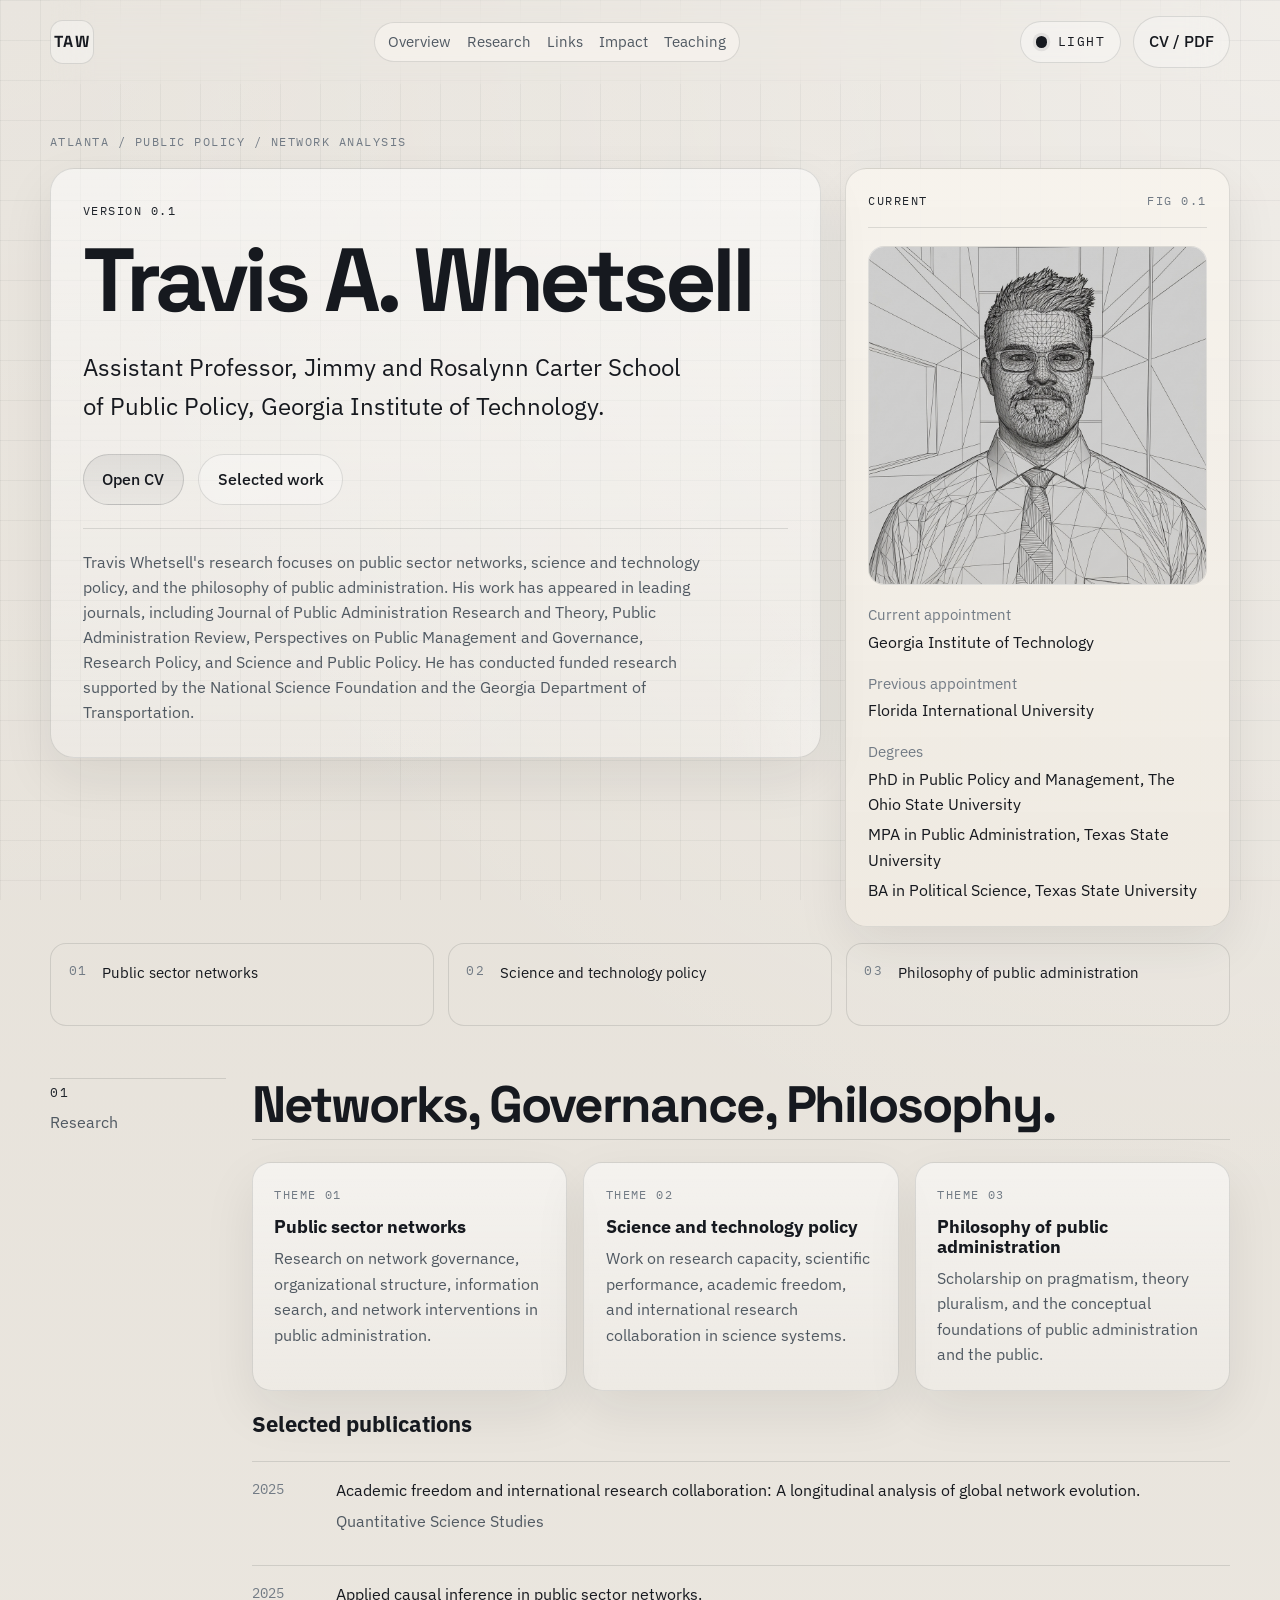
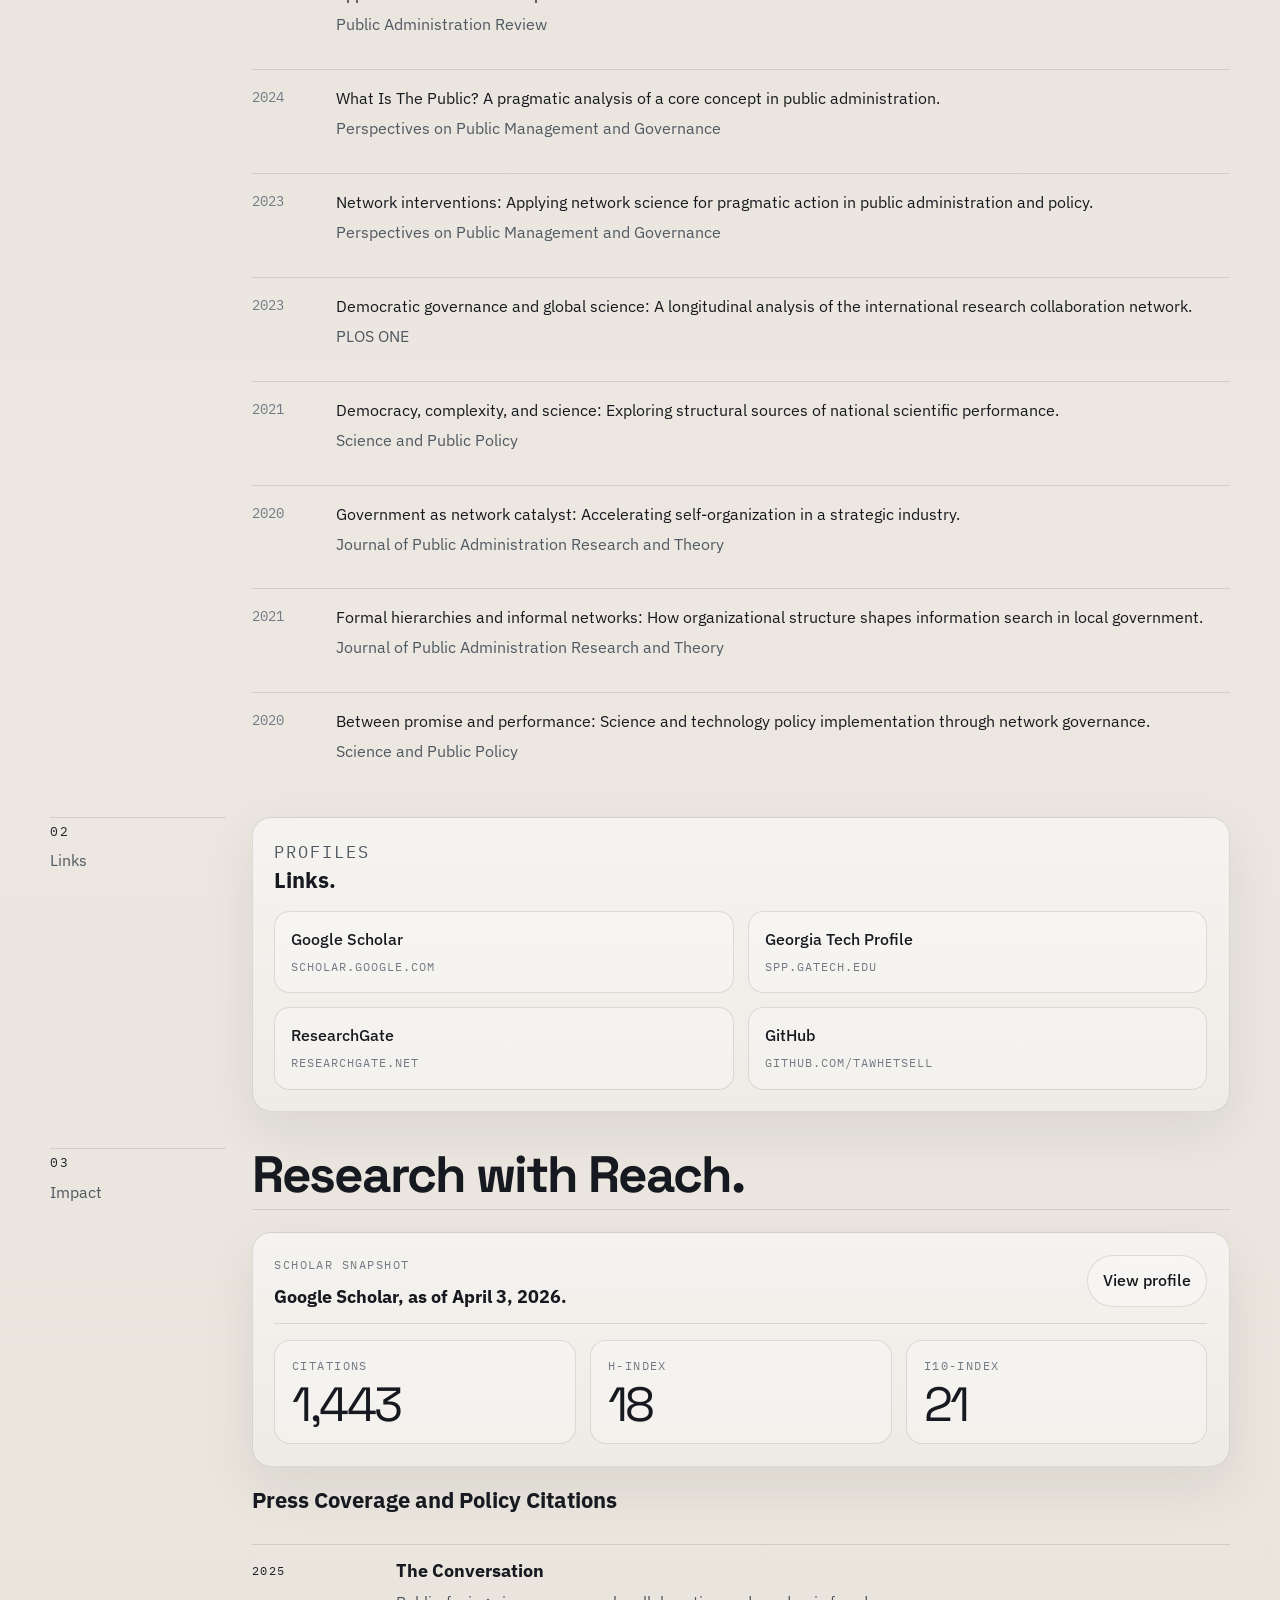
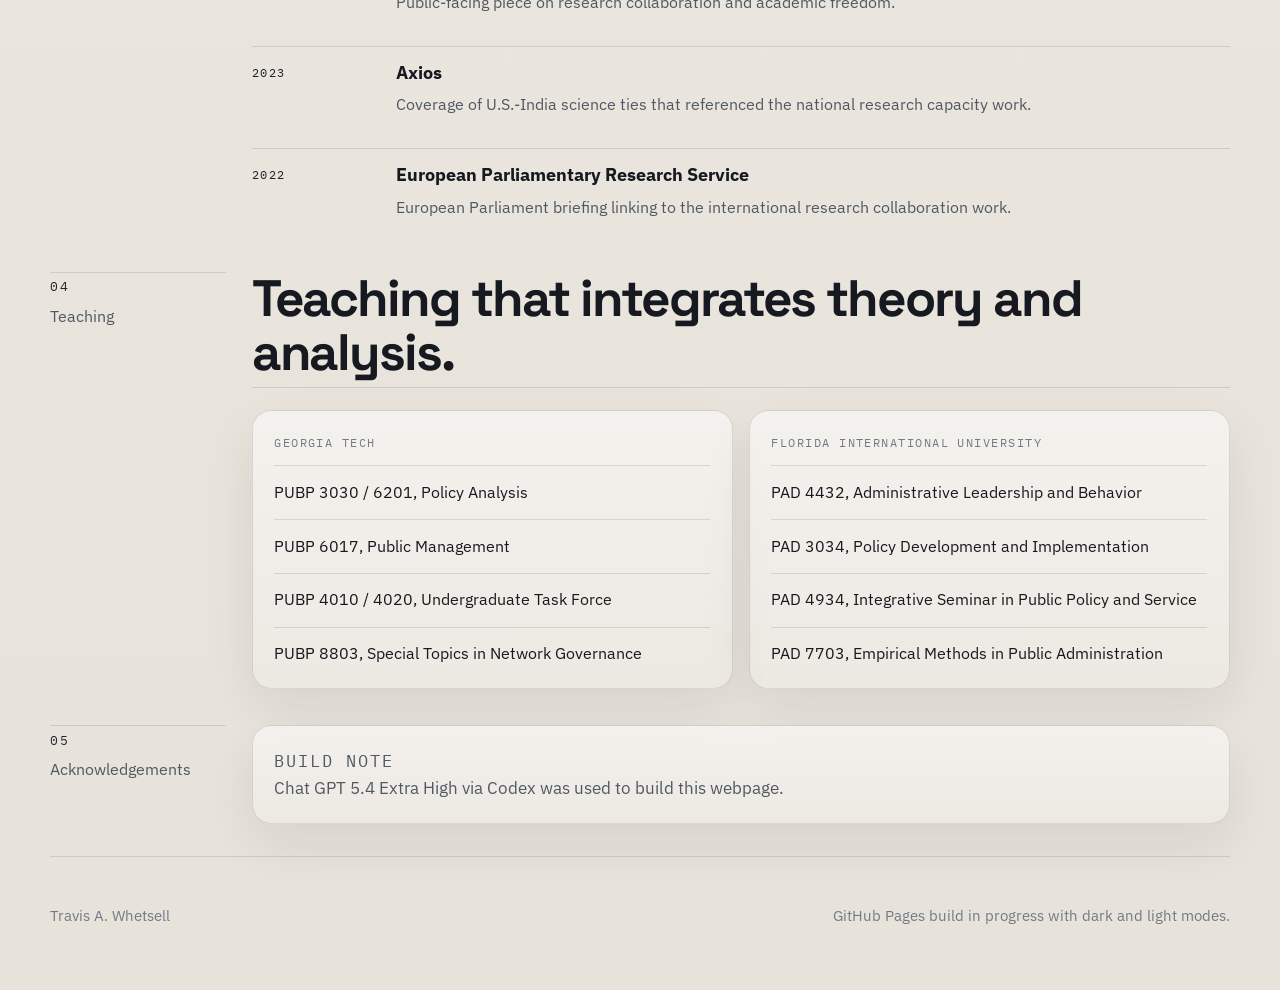
==== commit 83aaaa70: "edits" ====
--- a/index.html
+++ b/index.html
@@ -102,21 +102,21 @@
             </div>
             <dl class="hero-facts">
               <div>
-                <dt>Appointment</dt>
-                <dd>Georgia Tech, 2022 to present</dd>
-              </div>
-              <div>
-                <dt>Previous appointments</dt>
+                <dt>Current appointment</dt>
+                <dd>Georgia Institute of Technology</dd>
+              </div>
+              <div>
+                <dt>Previous appointment</dt>
                 <dd class="fact-list">
-                  <span>Florida International University, 2017 to 2022</span>
+                  <span>Florida International University</span>
                 </dd>
               </div>
               <div>
-                <dt>Education</dt>
+                <dt>Degrees</dt>
                 <dd class="fact-list">
-                  <span>PhD, Public Policy and Management, The Ohio State University</span>
-                  <span>MPA, Public Administration, Texas State University</span>
-                  <span>BA, Political Science, Texas State University</span>
+                  <span>PhD in Public Policy and Management, The Ohio State University</span>
+                  <span>MPA in Public Administration, Texas State University</span>
+                  <span>BA in Political Science, Texas State University</span>
                 </dd>
               </div>
             </dl>
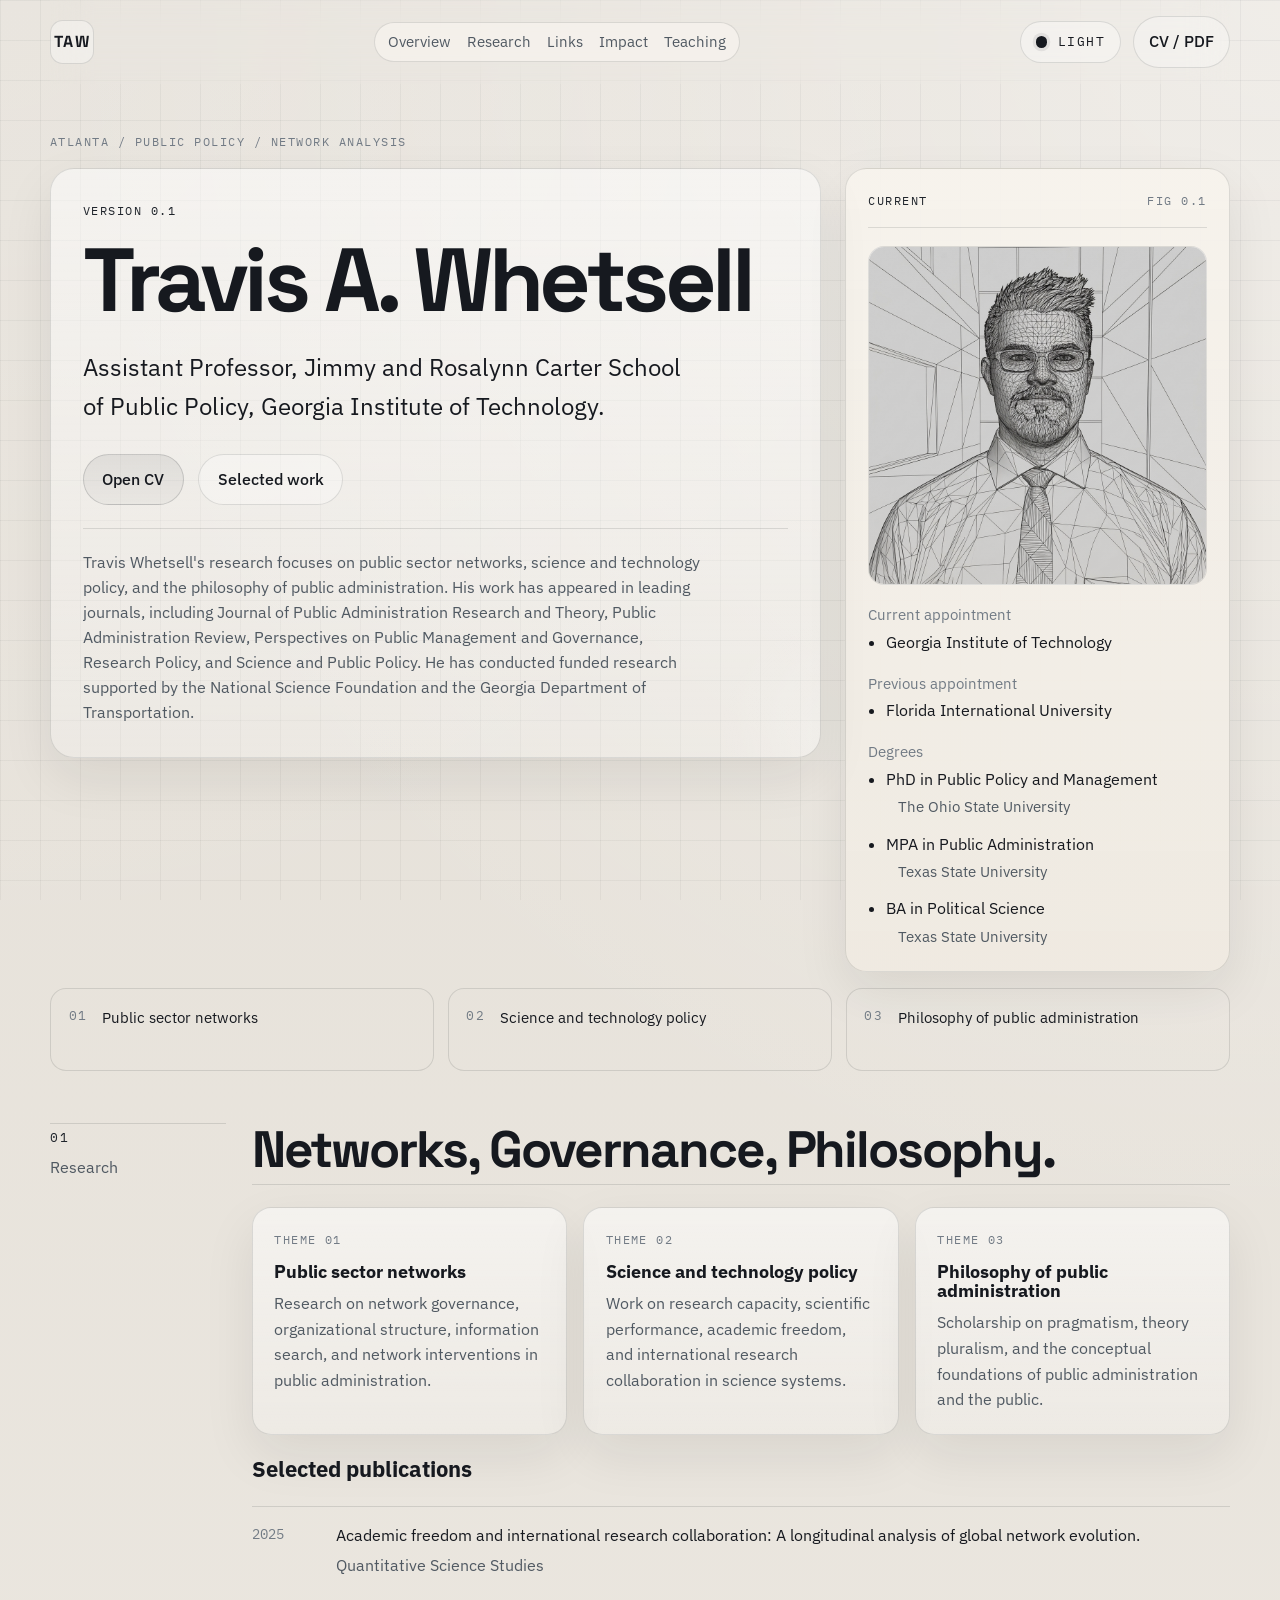
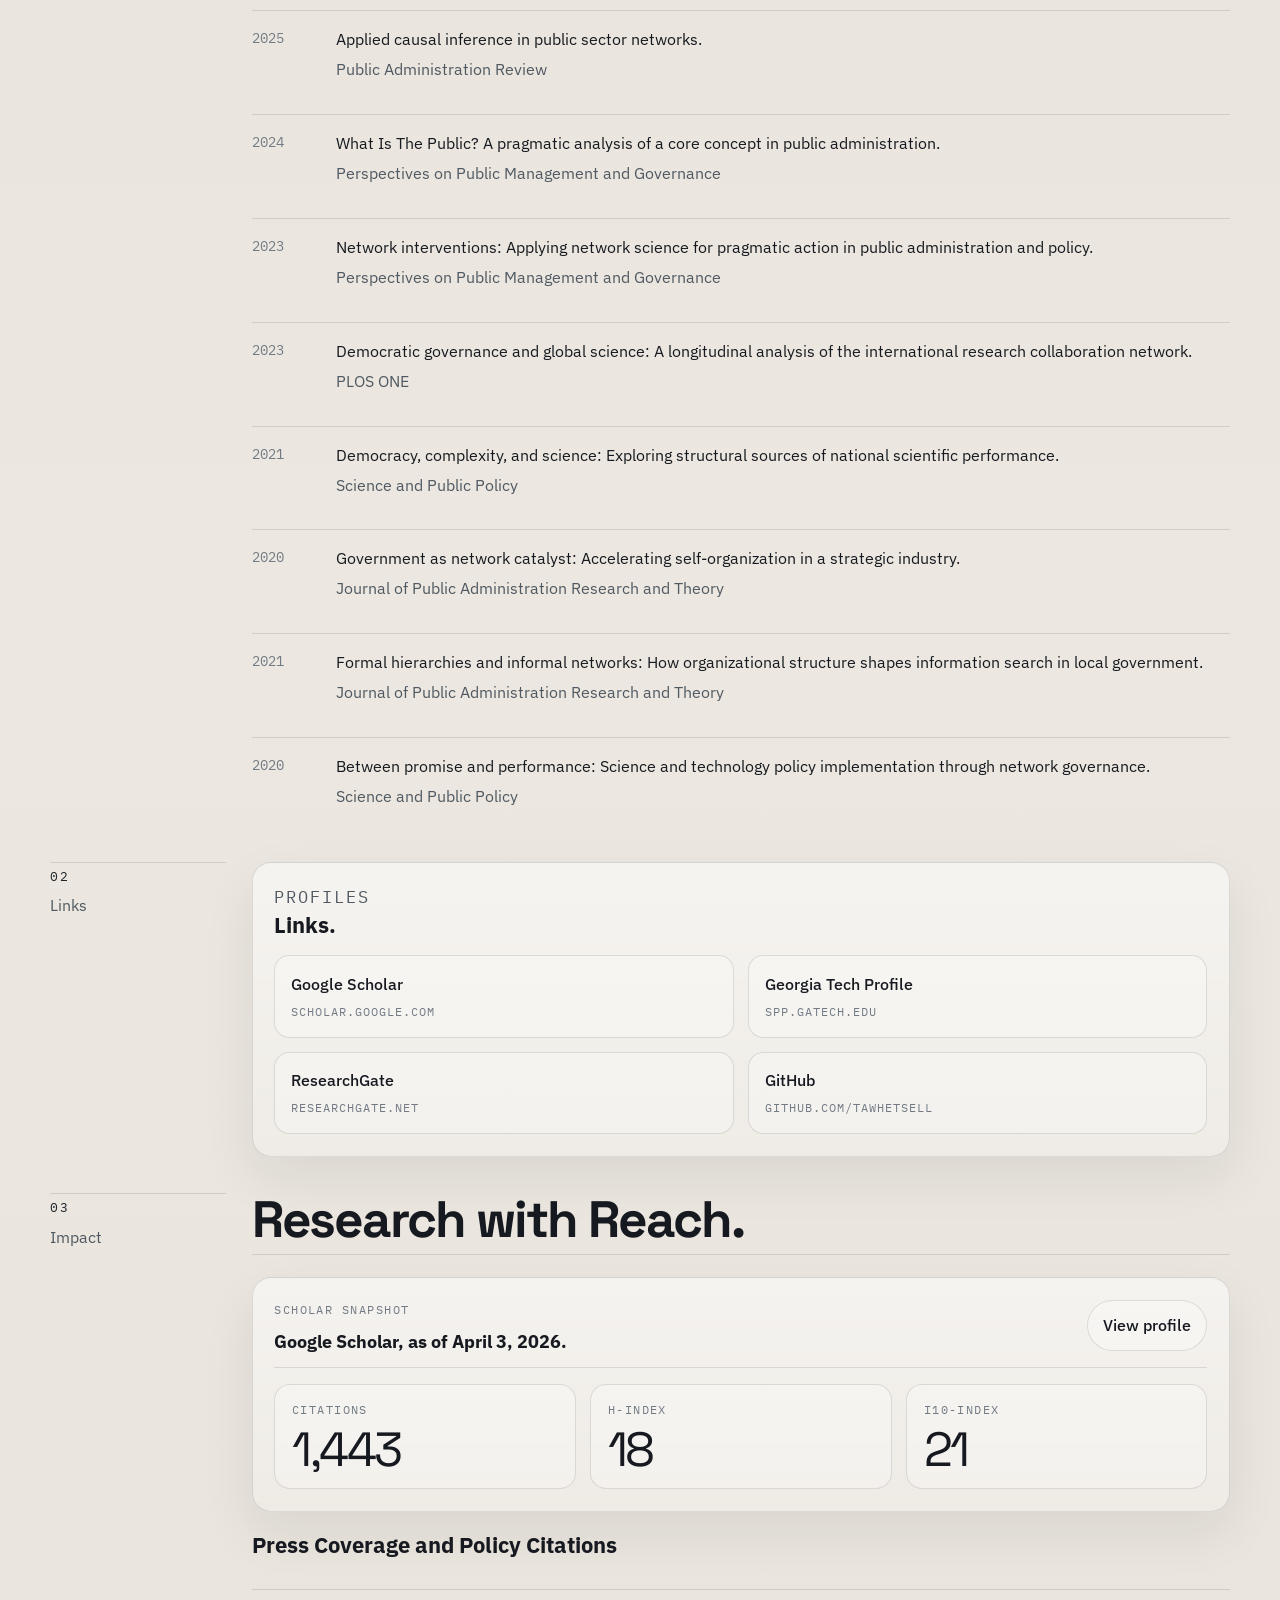
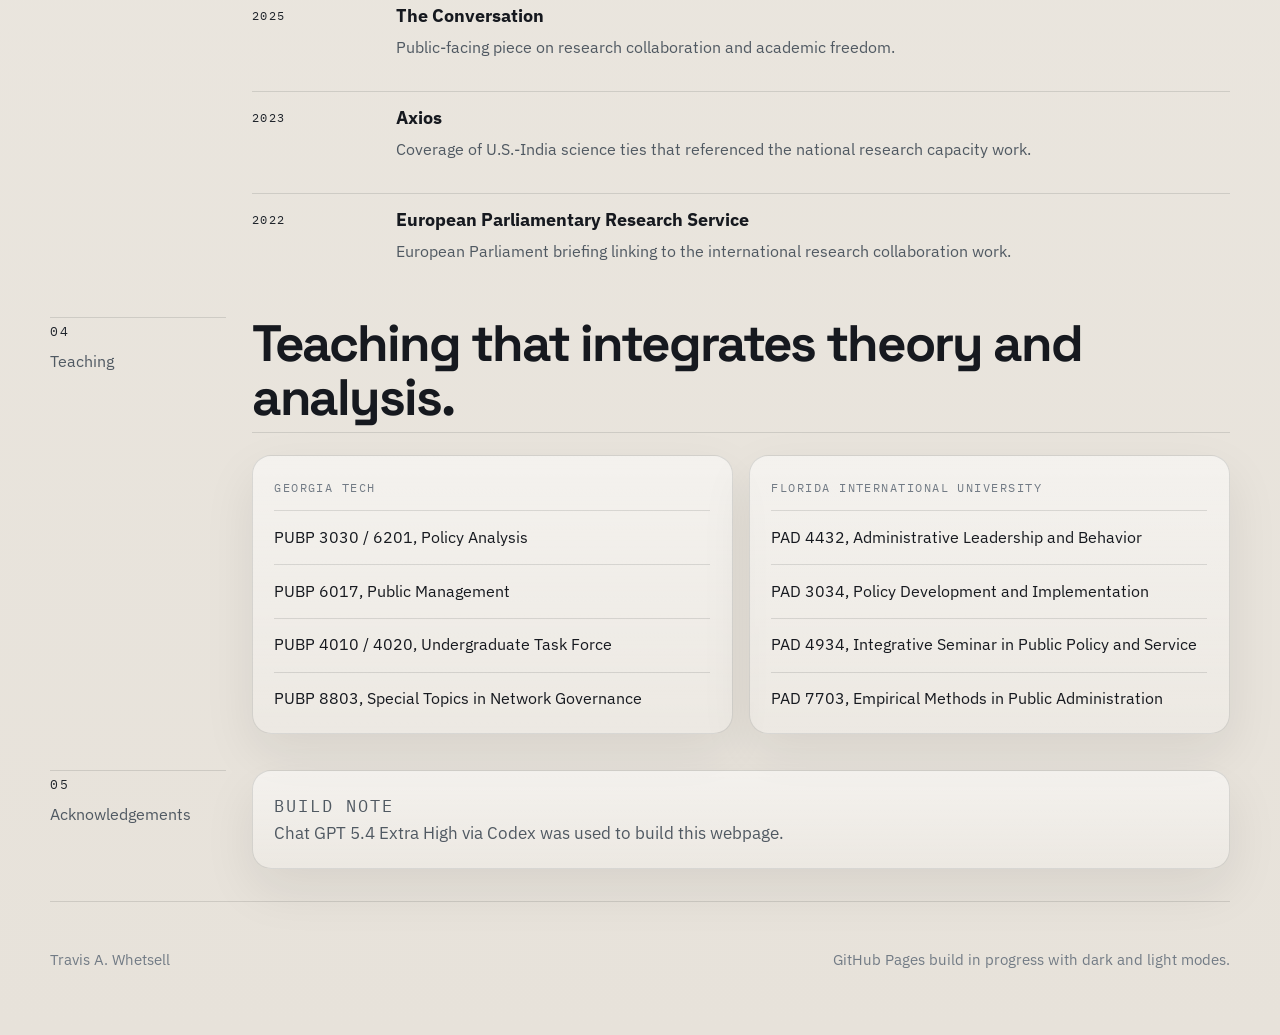
==== commit 91689bac: "edits" ====
--- a/index.html
+++ b/index.html
@@ -103,20 +103,37 @@
             <dl class="hero-facts">
               <div>
                 <dt>Current appointment</dt>
-                <dd>Georgia Institute of Technology</dd>
+                <dd>
+                  <ul class="fact-bullets">
+                    <li>Georgia Institute of Technology</li>
+                  </ul>
+                </dd>
               </div>
               <div>
                 <dt>Previous appointment</dt>
-                <dd class="fact-list">
-                  <span>Florida International University</span>
+                <dd>
+                  <ul class="fact-bullets">
+                    <li>Florida International University</li>
+                  </ul>
                 </dd>
               </div>
               <div>
                 <dt>Degrees</dt>
-                <dd class="fact-list">
-                  <span>PhD in Public Policy and Management, The Ohio State University</span>
-                  <span>MPA in Public Administration, Texas State University</span>
-                  <span>BA in Political Science, Texas State University</span>
+                <dd>
+                  <ul class="fact-bullets fact-degrees">
+                    <li>
+                      <span class="degree-name">PhD in Public Policy and Management</span>
+                      <span class="degree-institution">The Ohio State University</span>
+                    </li>
+                    <li>
+                      <span class="degree-name">MPA in Public Administration</span>
+                      <span class="degree-institution">Texas State University</span>
+                    </li>
+                    <li>
+                      <span class="degree-name">BA in Political Science</span>
+                      <span class="degree-institution">Texas State University</span>
+                    </li>
+                  </ul>
                 </dd>
               </div>
             </dl>
--- a/styles.css
+++ b/styles.css
@@ -476,13 +476,30 @@
   font-size: 1rem;
 }
 
-.fact-list {
-  display: grid;
-  gap: 0.28rem;
-}
-
-.fact-list span {
+.fact-bullets {
+  margin: 0;
+  padding-left: 1.15rem;
+  color: var(--fg-default);
+}
+
+.fact-bullets li + li {
+  margin-top: 0.55rem;
+}
+
+.fact-degrees li + li {
+  margin-top: 0.8rem;
+}
+
+.degree-name,
+.degree-institution {
   display: block;
+}
+
+.degree-institution {
+  margin-top: 0.12rem;
+  padding-left: 0.75rem;
+  color: var(--fg-muted);
+  font-size: 0.96rem;
 }
 
 .hero-bands {
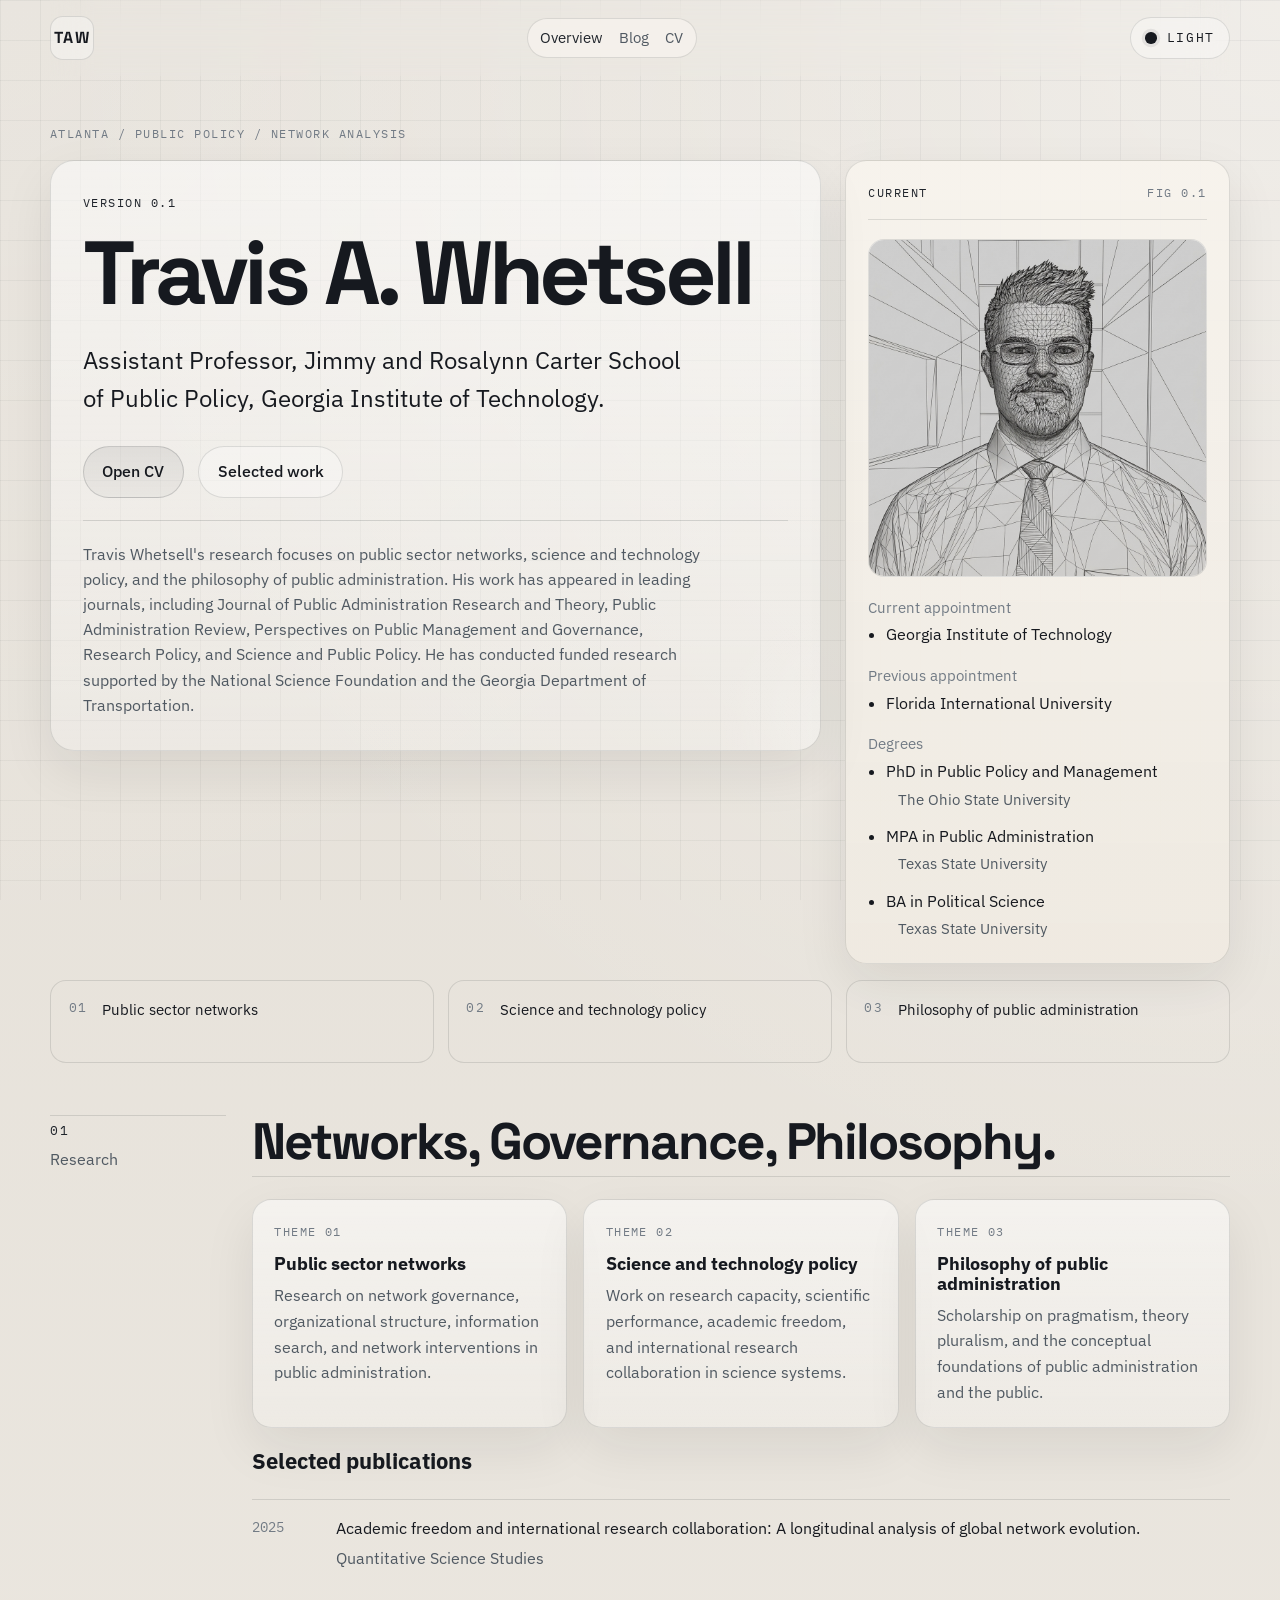
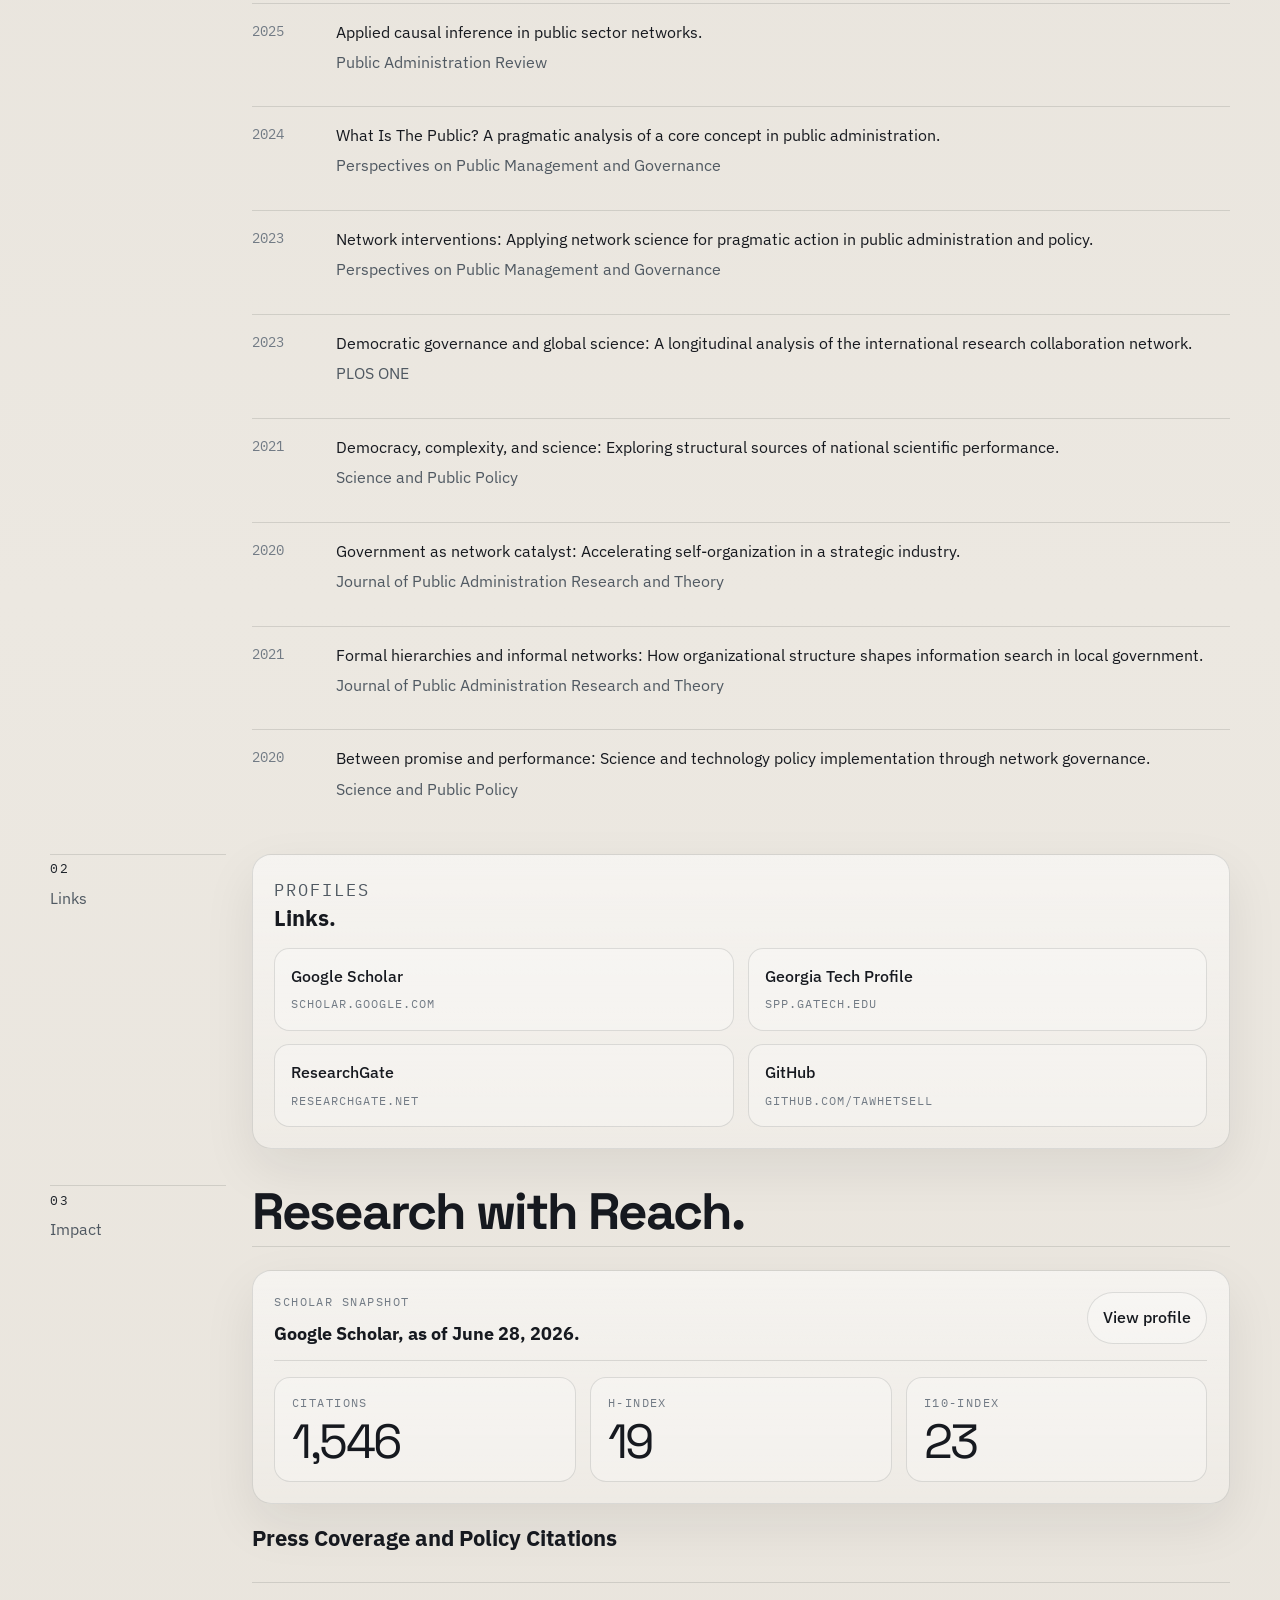
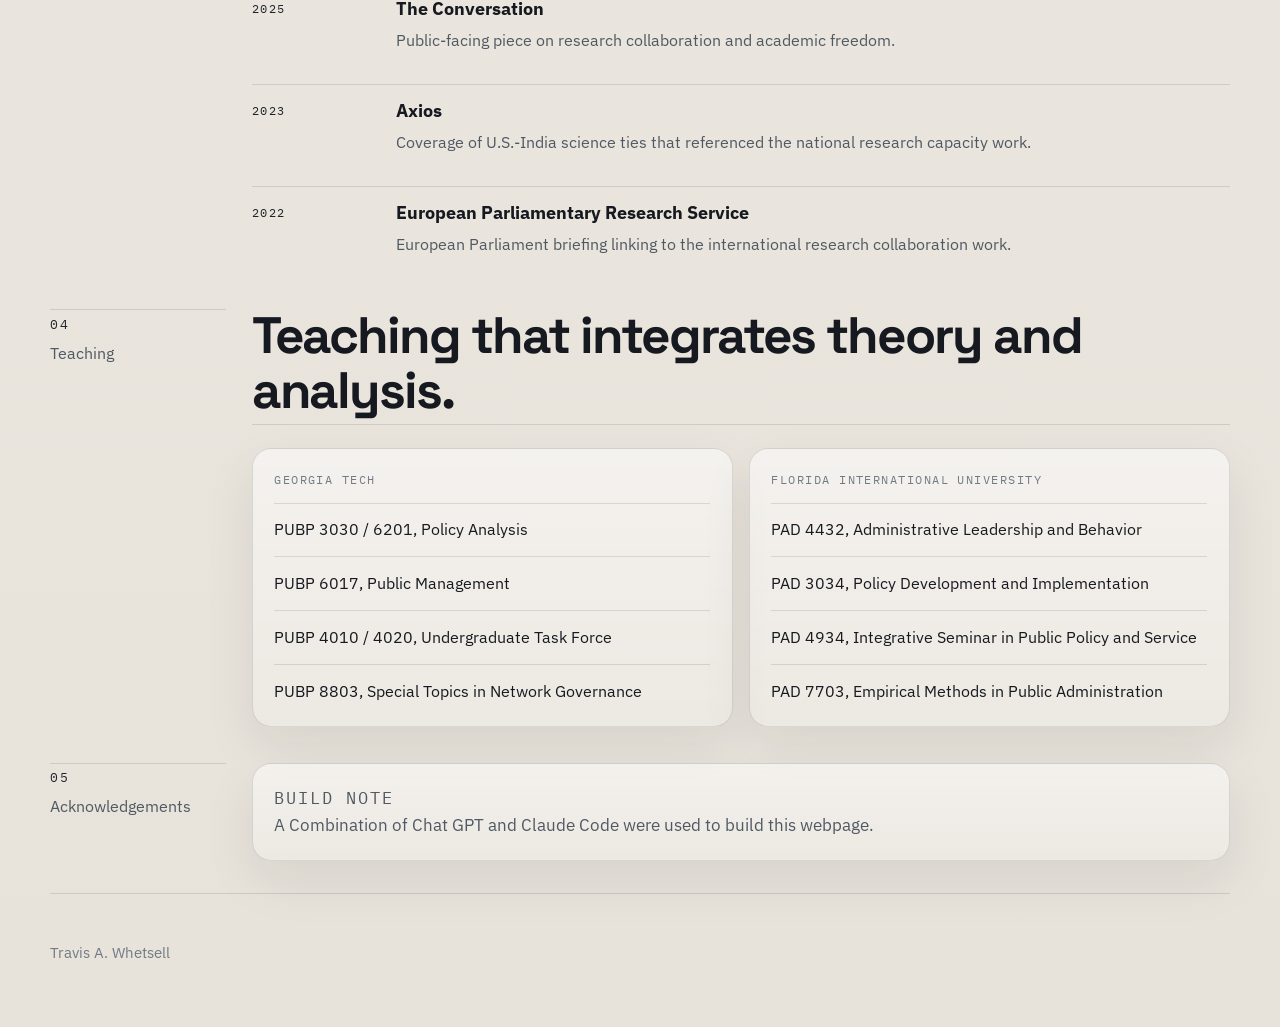
==== commit aeb36cd4: "Add blog, CV page, build script; update metrics" ====
--- a/index.html
+++ b/index.html
@@ -33,11 +33,9 @@
     <header class="site-header">
       <a class="site-mark" href="#top" aria-label="Go to top">TAW</a>
       <nav class="site-nav" aria-label="Primary">
-        <a href="#overview">Overview</a>
-        <a href="#research">Research</a>
-        <a href="#links">Links</a>
-        <a href="#impact">Impact</a>
-        <a href="#teaching">Teaching</a>
+        <a href="#top" aria-current="page">Overview</a>
+        <a href="blog/">Blog</a>
+        <a href="cv/">CV</a>
       </nav>
       <div class="header-actions">
         <button
@@ -51,7 +49,6 @@
           <span class="theme-toggle-indicator" aria-hidden="true"></span>
           <span class="theme-toggle-label" id="theme-toggle-label">Light</span>
         </button>
-        <a class="button button-ghost button-small" href="cv_whetsell_2026_03_26.pdf">CV / PDF</a>
       </div>
     </header>
 
@@ -67,7 +64,7 @@
               Georgia Institute of Technology.
             </p>
             <div class="hero-actions">
-              <a class="button button-primary" href="cv_whetsell_2026_03_26.pdf">Open CV</a>
+              <a class="button button-primary" href="cv/">Open CV</a>
               <a class="button button-secondary" href="#research">Selected work</a>
             </div>
             <div class="bio-summary">
@@ -352,7 +349,7 @@
             <div class="metrics-head">
               <div>
                 <p class="card-code">Scholar snapshot</p>
-                <h3>Google Scholar, as of <span data-metric="as_of">April 3, 2026</span>.</h3>
+                <h3>Google Scholar, as of <span data-metric="as_of">June 28, 2026</span>.</h3>
               </div>
               <a
                 class="button button-ghost button-small"
@@ -364,15 +361,15 @@
             <div class="metrics-grid">
               <article class="metric-card">
                 <p class="metric-label">Citations</p>
-                <p class="metric-value" data-metric="citations">1,443</p>
+                <p class="metric-value" data-metric="citations">1,546</p>
               </article>
               <article class="metric-card">
                 <p class="metric-label">h-index</p>
-                <p class="metric-value" data-metric="h_index">18</p>
+                <p class="metric-value" data-metric="h_index">19</p>
               </article>
               <article class="metric-card">
                 <p class="metric-label">i10-index</p>
-                <p class="metric-value" data-metric="i10_index">21</p>
+                <p class="metric-value" data-metric="i10_index">23</p>
               </article>
             </div>
           </div>
@@ -468,7 +465,7 @@
         <div class="section-body section-body-wide">
           <div class="note-card">
             <p class="card-code">Build note</p>
-            <p class="note-card-text">Chat GPT 5.4 Extra High via Codex was used to build this webpage.</p>
+            <p class="note-card-text">A Combination of Chat GPT and Claude Code were used to build this webpage.</p>
           </div>
         </div>
       </section>
@@ -476,7 +473,6 @@
 
     <footer class="site-footer">
       <p>Travis A. Whetsell</p>
-      <p>GitHub Pages build in progress with dark and light modes.</p>
     </footer>
   </div>
   <script>
--- a/styles.css
+++ b/styles.css
@@ -191,6 +191,11 @@
   color: var(--fg-default);
 }
 
+/* The active page in the top nav. */
+.site-nav a[aria-current="page"] {
+  color: var(--accent);
+}
+
 .header-actions {
   display: flex;
   align-items: center;
@@ -833,6 +838,282 @@
   font-size: 0.92rem;
 }
 
+/* CV page */
+.cv-main {
+  padding-top: 1rem;
+}
+
+.cv-head {
+  display: flex;
+  align-items: flex-end;
+  justify-content: space-between;
+  gap: 1rem;
+  padding: 2rem 0 1.2rem;
+  margin-bottom: 1.4rem;
+  border-bottom: 1px solid var(--border-default);
+}
+
+.cv-head h1 {
+  font-family: var(--font-display);
+  font-size: clamp(2rem, 4vw, 3.2rem);
+  letter-spacing: -0.04em;
+}
+
+.cv-frame {
+  width: 100%;
+  height: calc(100vh - 230px);
+  min-height: 560px;
+  border: 1px solid var(--border-default);
+  border-radius: 1rem;
+  /* The CV PDF has a white page; keep it framed cleanly in dark mode too. */
+  background: #fff;
+}
+
+.cv-fallback {
+  margin: 0.85rem 0 0;
+  color: var(--fg-subtle);
+  font-size: 0.9rem;
+}
+
+.cv-fallback a {
+  color: var(--accent);
+  text-decoration: underline;
+  text-underline-offset: 0.18em;
+}
+
+/* Blog */
+.blog-main {
+  padding-top: 1rem;
+}
+
+.blog-intro {
+  display: grid;
+  gap: 0.9rem;
+  padding: 2.5rem 0 1.5rem;
+  border-bottom: 1px solid var(--border-default);
+}
+
+.blog-intro h1 {
+  max-width: 18ch;
+  font-size: clamp(2.4rem, 5vw, 4rem);
+}
+
+.blog-intro p {
+  margin: 0;
+  max-width: var(--content-width);
+  color: var(--fg-muted);
+  font-size: 1.04rem;
+}
+
+.post-list {
+  margin: 0;
+  padding: 0;
+  list-style: none;
+  display: grid;
+}
+
+.post-list-item {
+  border-bottom: 1px solid var(--border-default);
+}
+
+.post-link {
+  display: grid;
+  grid-template-columns: 8rem minmax(0, 1fr);
+  gap: 1rem;
+  padding: 1.5rem 0;
+  transition: opacity 160ms ease;
+}
+
+.post-link:hover {
+  opacity: 0.78;
+}
+
+.post-date {
+  color: var(--fg-subtle);
+  font-family: var(--font-mono);
+  font-size: 0.82rem;
+  letter-spacing: 0.08em;
+  text-transform: uppercase;
+}
+
+.post-list-title {
+  margin: 0;
+  font-family: var(--font-display);
+  font-size: clamp(1.35rem, 2.4vw, 1.9rem);
+  letter-spacing: -0.02em;
+  line-height: 1.15;
+}
+
+.post-list-item:hover .post-list-title {
+  color: var(--accent);
+}
+
+.post-excerpt {
+  margin: 0.6rem 0 0;
+  color: var(--fg-muted);
+  font-size: 0.98rem;
+}
+
+.post-tag {
+  margin-top: 0.55rem;
+  color: var(--fg-subtle);
+  font-family: var(--font-mono);
+  font-size: 0.72rem;
+  letter-spacing: 0.12em;
+  text-transform: uppercase;
+}
+
+/* Single post */
+.article {
+  width: min(100%, var(--content-width));
+  margin: 0 auto;
+  padding: 2.5rem 0 1rem;
+}
+
+.back-link {
+  display: inline-flex;
+  align-items: center;
+  gap: 0.4rem;
+  margin-bottom: 2rem;
+  color: var(--fg-subtle);
+  font-family: var(--font-mono);
+  font-size: 0.78rem;
+  letter-spacing: 0.1em;
+  text-transform: uppercase;
+}
+
+.back-link:hover {
+  color: var(--fg-default);
+}
+
+.article-header {
+  display: grid;
+  gap: 0.9rem;
+  padding-bottom: 1.5rem;
+  margin-bottom: 2rem;
+  border-bottom: 1px solid var(--border-default);
+}
+
+.article-meta {
+  display: flex;
+  flex-wrap: wrap;
+  gap: 0.75rem;
+  color: var(--fg-subtle);
+  font-family: var(--font-mono);
+  font-size: 0.78rem;
+  letter-spacing: 0.1em;
+  text-transform: uppercase;
+}
+
+.article-header h1 {
+  max-width: 24ch;
+  font-size: clamp(2.2rem, 4.5vw, 3.4rem);
+}
+
+.article-subtitle {
+  margin: 0;
+  max-width: 40ch;
+  color: var(--fg-muted);
+  font-size: clamp(1.1rem, 2.2vw, 1.35rem);
+}
+
+.prose {
+  color: var(--fg-default);
+  font-size: 1.08rem;
+  line-height: 1.7;
+}
+
+.prose > * + * {
+  margin-top: 1.3rem;
+}
+
+.prose h2 {
+  margin-top: 2.6rem;
+  font-size: clamp(1.5rem, 3vw, 2rem);
+}
+
+.prose h3 {
+  margin-top: 2rem;
+  font-size: 1.3rem;
+}
+
+.prose a {
+  color: var(--accent);
+  text-decoration: underline;
+  text-underline-offset: 0.18em;
+  text-decoration-thickness: 1px;
+}
+
+.prose a:hover {
+  text-decoration-thickness: 2px;
+}
+
+.prose ul,
+.prose ol {
+  padding-left: 1.4rem;
+}
+
+.prose li + li {
+  margin-top: 0.5rem;
+}
+
+.post-figure {
+  margin: 2.2rem 0;
+}
+
+.post-figure img {
+  display: block;
+  width: 100%;
+  height: auto;
+  border: 1px solid var(--border-default);
+  border-radius: 0.9rem;
+  /* The plots have white backgrounds; keep them legible in dark mode too. */
+  background: #fff;
+}
+
+.post-figure figcaption {
+  margin-top: 0.7rem;
+  color: var(--fg-subtle);
+  font-family: var(--font-mono);
+  font-size: 0.76rem;
+  line-height: 1.55;
+  letter-spacing: 0.01em;
+}
+
+.post-figure figcaption a {
+  color: var(--accent);
+  text-decoration: underline;
+  text-underline-offset: 0.18em;
+}
+
+.prose blockquote {
+  margin: 1.6rem 0;
+  padding: 0.4rem 0 0.4rem 1.3rem;
+  border-left: 2px solid var(--border-strong);
+  color: var(--fg-muted);
+  font-style: italic;
+}
+
+.prose hr {
+  margin: 2.4rem 0;
+  border: 0;
+  border-top: 1px solid var(--border-default);
+}
+
+.article-footer {
+  margin-top: 3rem;
+  padding-top: 1.5rem;
+  border-top: 1px solid var(--border-default);
+  color: var(--fg-muted);
+  font-size: 0.96rem;
+}
+
+.article-footer a {
+  color: var(--accent);
+  text-decoration: underline;
+  text-underline-offset: 0.18em;
+}
+
 @media (max-width: 980px) {
   .hero-grid,
   .card-grid,
@@ -851,10 +1132,15 @@
   .impact-item,
   .publication-list li,
   .site-footer,
-  .cta-panel {
+  .cta-panel,
+  .post-link {
     grid-template-columns: 1fr;
     flex-direction: column;
     align-items: flex-start;
+  }
+
+  .post-link {
+    gap: 0.4rem;
   }
 
   .impact-item {
